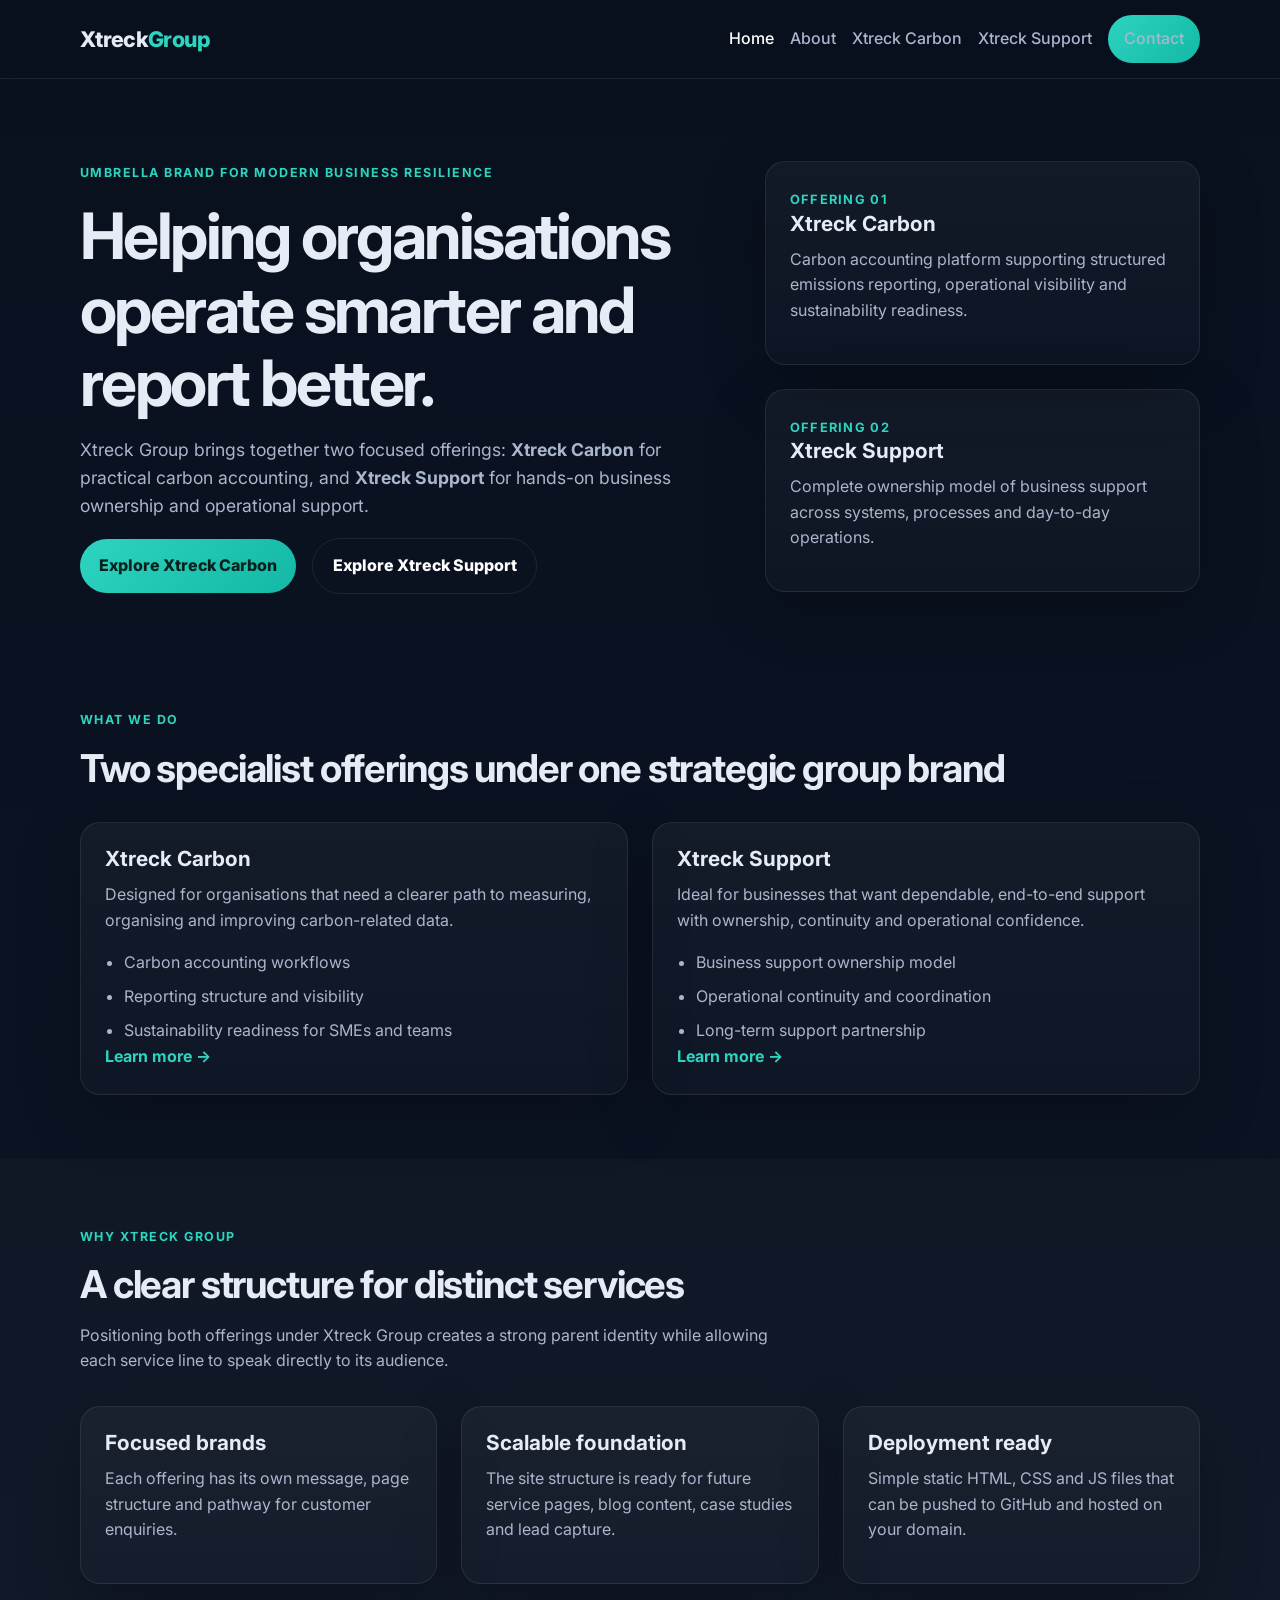
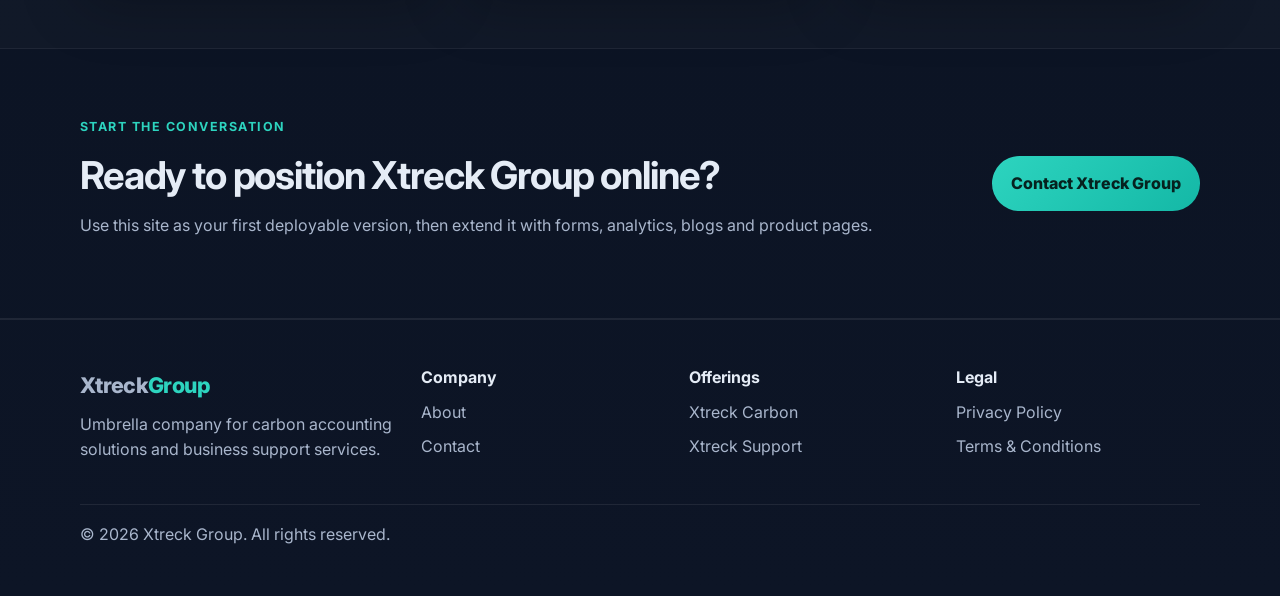
==== index.html @ dcf31a15 "Initial Commit" ====
<!DOCTYPE html>
<html lang="en">
<head>
  <meta charset="UTF-8" />
  <meta name="viewport" content="width=device-width, initial-scale=1.0" />
  <title>Xtreck Group | Sustainable Growth. Trusted Support.</title>
  <meta name="description" content="Xtreck Group is the umbrella brand behind Xtreck Carbon and Xtreck Support, helping organisations manage carbon reporting and business operations with confidence." />
  <link rel="preconnect" href="https://fonts.googleapis.com">
  <link rel="preconnect" href="https://fonts.gstatic.com" crossorigin>
  <link href="https://fonts.googleapis.com/css2?family=Inter:wght@400;500;600;700;800&display=swap" rel="stylesheet">
  <link rel="stylesheet" href="assets/css/style.css" />
</head>
<body>
  <header class="site-header">
    <div class="container nav-wrap">
      <a class="logo" href="index.html">Xtreck<span>Group</span></a>
      <button class="nav-toggle" aria-label="Open menu">☰</button>
      <nav class="site-nav">
        <a href="index.html" class="active">Home</a>
        <a href="about.html">About</a>
        <a href="xtreck-carbon.html">Xtreck Carbon</a>
        <a href="xtreck-support.html">Xtreck Support</a>
        <a href="contact.html" class="btn btn-sm">Contact</a>
      </nav>
    </div>
  </header>

  <main>
    <section class="hero">
      <div class="container hero-grid">
        <div>
          <p class="eyebrow">Umbrella brand for modern business resilience</p>
          <h1>Helping organisations operate smarter and report better.</h1>
          <p class="lead">Xtreck Group brings together two focused offerings: <strong>Xtreck Carbon</strong> for practical carbon accounting, and <strong>Xtreck Support</strong> for hands-on business ownership and operational support.</p>
          <div class="hero-actions">
            <a href="xtreck-carbon.html" class="btn">Explore Xtreck Carbon</a>
            <a href="xtreck-support.html" class="btn btn-secondary">Explore Xtreck Support</a>
          </div>
        </div>
        <div class="hero-card">
          <div class="metric-card">
            <span>Offering 01</span>
            <h3>Xtreck Carbon</h3>
            <p>Carbon accounting platform supporting structured emissions reporting, operational visibility and sustainability readiness.</p>
          </div>
          <div class="metric-card">
            <span>Offering 02</span>
            <h3>Xtreck Support</h3>
            <p>Complete ownership model of business support across systems, processes and day-to-day operations.</p>
          </div>
        </div>
      </div>
    </section>

    <section class="section">
      <div class="container">
        <div class="section-head">
          <p class="eyebrow">What we do</p>
          <h2>Two specialist offerings under one strategic group brand</h2>
        </div>
        <div class="cards two-up">
          <article class="card">
            <h3>Xtreck Carbon</h3>
            <p>Designed for organisations that need a clearer path to measuring, organising and improving carbon-related data.</p>
            <ul>
              <li>Carbon accounting workflows</li>
              <li>Reporting structure and visibility</li>
              <li>Sustainability readiness for SMEs and teams</li>
            </ul>
            <a href="xtreck-carbon.html" class="text-link">Learn more →</a>
          </article>
          <article class="card">
            <h3>Xtreck Support</h3>
            <p>Ideal for businesses that want dependable, end-to-end support with ownership, continuity and operational confidence.</p>
            <ul>
              <li>Business support ownership model</li>
              <li>Operational continuity and coordination</li>
              <li>Long-term support partnership</li>
            </ul>
            <a href="xtreck-support.html" class="text-link">Learn more →</a>
          </article>
        </div>
      </div>
    </section>

    <section class="section section-alt">
      <div class="container">
        <div class="section-head narrow">
          <p class="eyebrow">Why Xtreck Group</p>
          <h2>A clear structure for distinct services</h2>
          <p>Positioning both offerings under Xtreck Group creates a strong parent identity while allowing each service line to speak directly to its audience.</p>
        </div>
        <div class="cards three-up">
          <article class="card small-card">
            <h3>Focused brands</h3>
            <p>Each offering has its own message, page structure and pathway for customer enquiries.</p>
          </article>
          <article class="card small-card">
            <h3>Scalable foundation</h3>
            <p>The site structure is ready for future service pages, blog content, case studies and lead capture.</p>
          </article>
          <article class="card small-card">
            <h3>Deployment ready</h3>
            <p>Simple static HTML, CSS and JS files that can be pushed to GitHub and hosted on your domain.</p>
          </article>
        </div>
      </div>
    </section>

    <section class="section cta-band">
      <div class="container cta-wrap">
        <div>
          <p class="eyebrow">Start the conversation</p>
          <h2>Ready to position Xtreck Group online?</h2>
          <p>Use this site as your first deployable version, then extend it with forms, analytics, blogs and product pages.</p>
        </div>
        <a href="contact.html" class="btn">Contact Xtreck Group</a>
      </div>
    </section>
  </main>

  <footer class="site-footer">
    <div class="container footer-grid">
      <div>
        <a class="logo footer-logo" href="index.html">Xtreck<span>Group</span></a>
        <p>Umbrella company for carbon accounting solutions and business support services.</p>
      </div>
      <div>
        <h4>Company</h4>
        <a href="about.html">About</a>
        <a href="contact.html">Contact</a>
      </div>
      <div>
        <h4>Offerings</h4>
        <a href="xtreck-carbon.html">Xtreck Carbon</a>
        <a href="xtreck-support.html">Xtreck Support</a>
      </div>
      <div>
        <h4>Legal</h4>
        <a href="privacy.html">Privacy Policy</a>
        <a href="terms.html">Terms &amp; Conditions</a>
      </div>
    </div>
    <div class="container footer-bottom">
      <p>© 2026 Xtreck Group. All rights reserved.</p>
    </div>
  </footer>

  <script src="assets/js/main.js"></script>
</body>
</html>
---- assets/css/style.css ----
:root {
  --bg: #0b1120;
  --bg-soft: #101827;
  --panel: #111a2e;
  --panel-2: #16233d;
  --text: #e5ecf6;
  --muted: #a9b6cc;
  --line: rgba(255,255,255,0.08);
  --brand: #2dd4bf;
  --brand-dark: #14b8a6;
  --white: #ffffff;
  --shadow: 0 20px 60px rgba(0, 0, 0, 0.25);
  --radius: 20px;
}

* { box-sizing: border-box; }
html { scroll-behavior: smooth; }
body {
  margin: 0;
  font-family: 'Inter', sans-serif;
  background: linear-gradient(180deg, #09111f 0%, #0d1526 100%);
  color: var(--text);
  line-height: 1.6;
}

a { color: inherit; text-decoration: none; }
img { max-width: 100%; display: block; }

.container {
  width: min(1120px, calc(100% - 2rem));
  margin: 0 auto;
}

.narrow { max-width: 760px; }

.site-header {
  position: sticky;
  top: 0;
  z-index: 10;
  backdrop-filter: blur(14px);
  background: rgba(9, 17, 31, 0.8);
  border-bottom: 1px solid var(--line);
}

.nav-wrap {
  display: flex;
  align-items: center;
  justify-content: space-between;
  gap: 1rem;
  min-height: 78px;
}

.logo {
  font-size: 1.35rem;
  font-weight: 800;
  letter-spacing: -0.03em;
}

.logo span { color: var(--brand); }

.site-nav {
  display: flex;
  align-items: center;
  gap: 1rem;
}

.site-nav a {
  color: var(--muted);
  font-weight: 500;
}

.site-nav a:hover,
.site-nav a.active { color: var(--white); }

.nav-toggle {
  display: none;
  background: transparent;
  border: 1px solid var(--line);
  color: var(--white);
  border-radius: 10px;
  padding: 0.5rem 0.7rem;
}

.hero,
.page-hero {
  padding: 5rem 0 3rem;
}

.hero-grid {
  display: grid;
  grid-template-columns: 1.2fr 0.8fr;
  gap: 2rem;
  align-items: center;
}

.eyebrow {
  display: inline-block;
  margin: 0 0 1rem;
  color: var(--brand);
  text-transform: uppercase;
  letter-spacing: 0.12em;
  font-size: 0.78rem;
  font-weight: 700;
}

h1, h2, h3, h4 { line-height: 1.15; margin-top: 0; }
h1 { font-size: clamp(2.6rem, 5vw, 4.5rem); letter-spacing: -0.04em; margin-bottom: 1rem; }
h2 { font-size: clamp(1.8rem, 3vw, 2.8rem); letter-spacing: -0.03em; margin-bottom: 1rem; }
h3 { font-size: 1.3rem; margin-bottom: 0.7rem; }
p { margin-top: 0; color: var(--muted); }
.lead { font-size: 1.1rem; max-width: 62ch; }

.hero-card,
.cards,
.grid-2,
.footer-grid,
.cta-wrap { display: grid; gap: 1.5rem; }

.hero-card { grid-template-columns: 1fr; }
.metric-card,
.card {
  background: linear-gradient(180deg, rgba(255,255,255,0.04), rgba(255,255,255,0.02));
  border: 1px solid var(--line);
  border-radius: var(--radius);
  padding: 1.5rem;
  box-shadow: var(--shadow);
}

.metric-card span {
  color: var(--brand);
  font-size: 0.8rem;
  font-weight: 700;
  text-transform: uppercase;
  letter-spacing: 0.1em;
}

.section { padding: 4rem 0; }
.section-alt { background: rgba(255,255,255,0.02); }
.section-head { margin-bottom: 2rem; }
.section-head.narrow { max-width: 720px; }
.cards.two-up { grid-template-columns: repeat(2, minmax(0, 1fr)); }
.cards.three-up { grid-template-columns: repeat(3, minmax(0, 1fr)); }
.grid-2 { grid-template-columns: 1.1fr 0.9fr; align-items: start; }
.small-card { min-height: 100%; }
.soft-card { background: linear-gradient(180deg, rgba(45,212,191,0.08), rgba(255,255,255,0.03)); }
.form-card { padding: 2rem; }
.contact-side { margin-bottom: 1rem; }

ul { margin: 1rem 0 0; padding-left: 1.2rem; color: var(--muted); }
li + li { margin-top: 0.55rem; }

.hero-actions,
.cta-wrap {
  display: flex;
  flex-wrap: wrap;
  align-items: center;
  gap: 1rem;
}

.btn {
  display: inline-flex;
  align-items: center;
  justify-content: center;
  min-height: 48px;
  padding: 0.9rem 1.2rem;
  border-radius: 999px;
  background: linear-gradient(135deg, var(--brand), var(--brand-dark));
  color: #06221f;
  font-weight: 800;
  border: 0;
  cursor: pointer;
}

.btn:hover { transform: translateY(-1px); }
.btn-secondary {
  background: transparent;
  color: var(--white);
  border: 1px solid var(--line);
}
.btn-sm {
  min-height: 40px;
  padding: 0.7rem 1rem;
}

.text-link { color: var(--brand); font-weight: 700; }
.cta-band { border-top: 1px solid var(--line); border-bottom: 1px solid var(--line); }
.cta-wrap { justify-content: space-between; }

.contact-form {
  display: grid;
  gap: 1rem;
}

.contact-form label {
  display: grid;
  gap: 0.5rem;
  color: var(--white);
  font-weight: 600;
}

.contact-form input,
.contact-form select,
.contact-form textarea {
  width: 100%;
  border-radius: 14px;
  border: 1px solid var(--line);
  background: rgba(255,255,255,0.04);
  color: var(--white);
  padding: 0.9rem 1rem;
  font: inherit;
}

.form-note { font-size: 0.92rem; }
.legal-copy h2 { margin-top: 2rem; }

.site-footer {
  padding-top: 3rem;
  border-top: 1px solid var(--line);
}

.footer-grid {
  grid-template-columns: 1.3fr repeat(3, 1fr);
  padding-bottom: 2rem;
}

.footer-grid h4 {
  margin-bottom: 0.8rem;
  font-size: 1rem;
}

.footer-grid a,
.footer-grid p {
  display: block;
  color: var(--muted);
  margin-bottom: 0.55rem;
}

.footer-bottom {
  border-top: 1px solid var(--line);
  padding: 1.1rem 0 2rem;
}

.carbon-hero {
  background: radial-gradient(circle at top left, rgba(45,212,191,0.14), transparent 35%);
}

.support-hero {
  background: radial-gradient(circle at top right, rgba(96,165,250,0.12), transparent 35%);
}

@media (max-width: 900px) {
  .hero-grid,
  .cards.two-up,
  .cards.three-up,
  .grid-2,
  .footer-grid {
    grid-template-columns: 1fr;
  }

  .site-nav {
    position: absolute;
    left: 1rem;
    right: 1rem;
    top: 78px;
    display: none;
    flex-direction: column;
    align-items: stretch;
    padding: 1rem;
    background: rgba(9,17,31,0.98);
    border: 1px solid var(--line);
    border-radius: 18px;
  }

  .site-nav.open { display: flex; }
  .nav-toggle { display: inline-flex; }
}
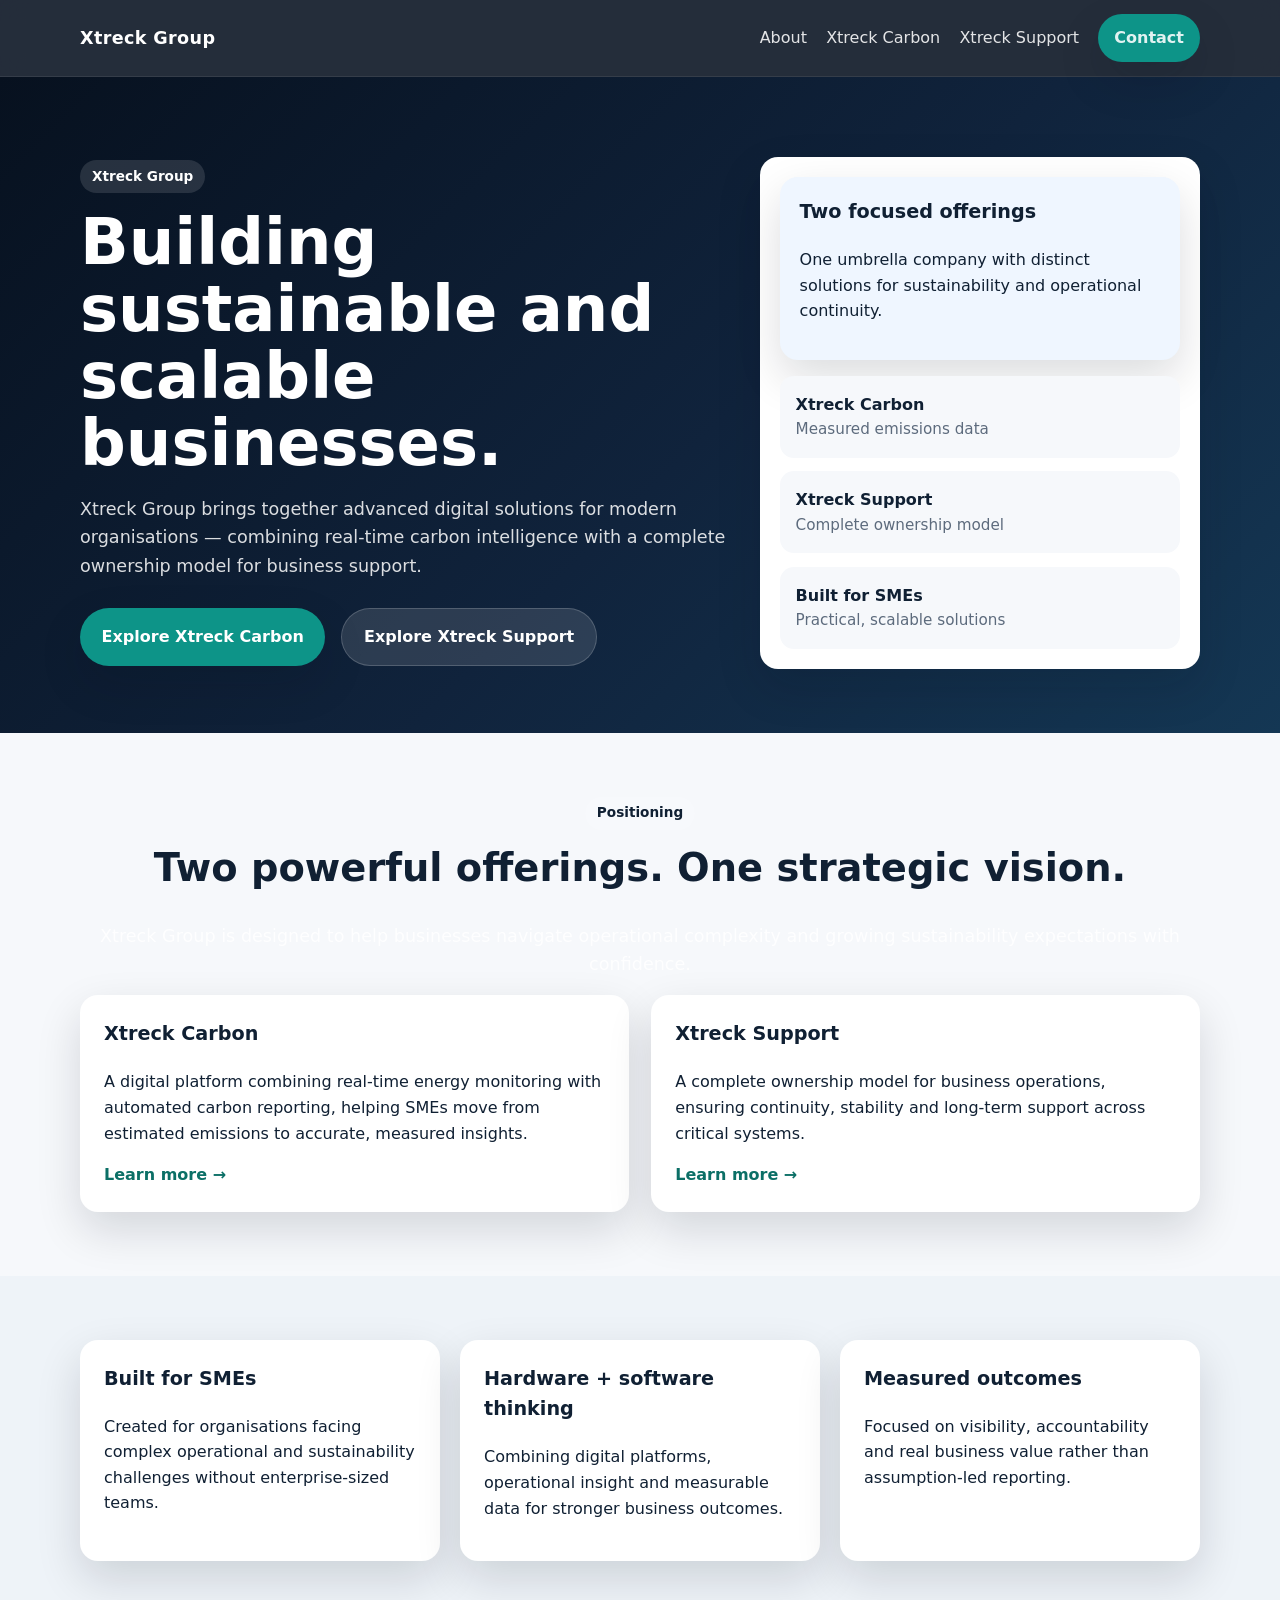
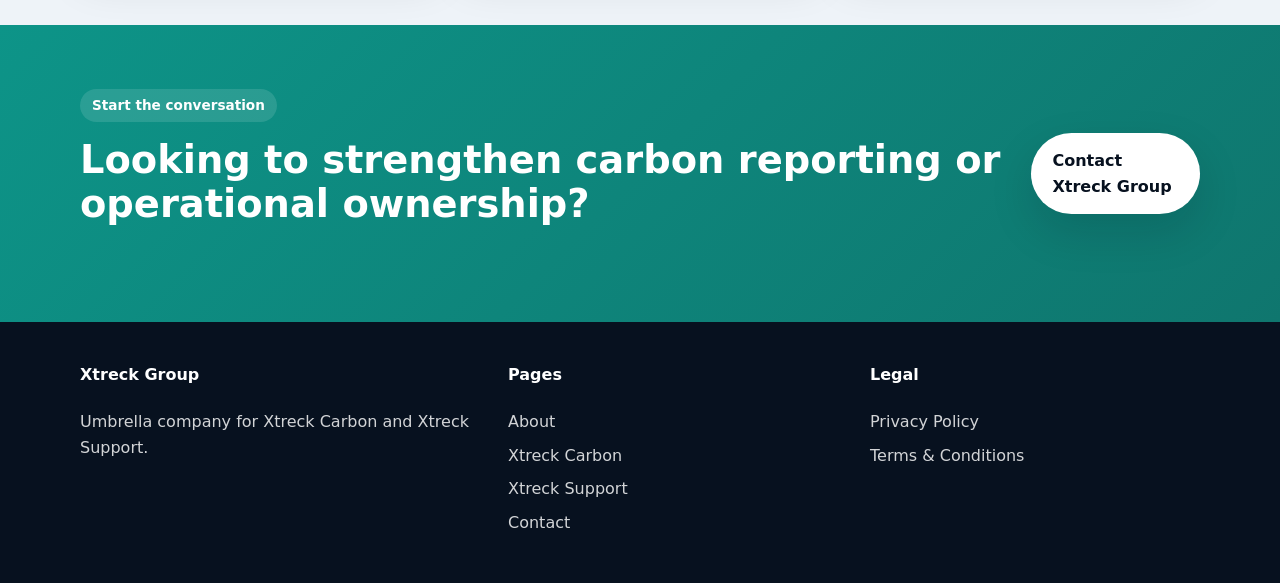
==== commit 2a83825f: "Specific to site" ====
--- a/index.html
+++ b/index.html
@@ -3,24 +3,20 @@
 <head>
   <meta charset="UTF-8" />
   <meta name="viewport" content="width=device-width, initial-scale=1.0" />
-  <title>Xtreck Group | Sustainable Growth. Trusted Support.</title>
-  <meta name="description" content="Xtreck Group is the umbrella brand behind Xtreck Carbon and Xtreck Support, helping organisations manage carbon reporting and business operations with confidence." />
-  <link rel="preconnect" href="https://fonts.googleapis.com">
-  <link rel="preconnect" href="https://fonts.gstatic.com" crossorigin>
-  <link href="https://fonts.googleapis.com/css2?family=Inter:wght@400;500;600;700;800&display=swap" rel="stylesheet">
+  <title>Xtreck Group | Sustainable Growth Through Carbon Intelligence & Business Ownership</title>
+  <meta name="description" content="Xtreck Group is an umbrella company behind Xtreck Carbon and Xtreck Support, helping businesses with real-time carbon intelligence and complete operational ownership." />
   <link rel="stylesheet" href="assets/css/style.css" />
 </head>
 <body>
   <header class="site-header">
     <div class="container nav-wrap">
-      <a class="logo" href="index.html">Xtreck<span>Group</span></a>
-      <button class="nav-toggle" aria-label="Open menu">☰</button>
+      <a class="logo" href="index.html">Xtreck Group</a>
+      <button class="nav-toggle" aria-label="Open navigation">☰</button>
       <nav class="site-nav">
-        <a href="index.html" class="active">Home</a>
         <a href="about.html">About</a>
         <a href="xtreck-carbon.html">Xtreck Carbon</a>
         <a href="xtreck-support.html">Xtreck Support</a>
-        <a href="contact.html" class="btn btn-sm">Contact</a>
+        <a href="contact.html" class="btn btn-small">Contact</a>
       </nav>
     </div>
   </header>
@@ -29,92 +25,72 @@
     <section class="hero">
       <div class="container hero-grid">
         <div>
-          <p class="eyebrow">Umbrella brand for modern business resilience</p>
-          <h1>Helping organisations operate smarter and report better.</h1>
-          <p class="lead">Xtreck Group brings together two focused offerings: <strong>Xtreck Carbon</strong> for practical carbon accounting, and <strong>Xtreck Support</strong> for hands-on business ownership and operational support.</p>
+          <span class="eyebrow">Xtreck Group</span>
+          <h1>Building sustainable and scalable businesses.</h1>
+          <p class="lead">Xtreck Group brings together advanced digital solutions for modern organisations — combining real-time carbon intelligence with a complete ownership model for business support.</p>
           <div class="hero-actions">
             <a href="xtreck-carbon.html" class="btn">Explore Xtreck Carbon</a>
             <a href="xtreck-support.html" class="btn btn-secondary">Explore Xtreck Support</a>
           </div>
         </div>
         <div class="hero-card">
-          <div class="metric-card">
-            <span>Offering 01</span>
-            <h3>Xtreck Carbon</h3>
-            <p>Carbon accounting platform supporting structured emissions reporting, operational visibility and sustainability readiness.</p>
+          <div class="stat-card">
+            <h3>Two focused offerings</h3>
+            <p>One umbrella company with distinct solutions for sustainability and operational continuity.</p>
           </div>
-          <div class="metric-card">
-            <span>Offering 02</span>
-            <h3>Xtreck Support</h3>
-            <p>Complete ownership model of business support across systems, processes and day-to-day operations.</p>
+          <div class="feature-list compact">
+            <div><strong>Xtreck Carbon</strong><span>Measured emissions data</span></div>
+            <div><strong>Xtreck Support</strong><span>Complete ownership model</span></div>
+            <div><strong>Built for SMEs</strong><span>Practical, scalable solutions</span></div>
           </div>
         </div>
       </div>
     </section>
 
     <section class="section">
-      <div class="container">
-        <div class="section-head">
-          <p class="eyebrow">What we do</p>
-          <h2>Two specialist offerings under one strategic group brand</h2>
-        </div>
-        <div class="cards two-up">
-          <article class="card">
-            <h3>Xtreck Carbon</h3>
-            <p>Designed for organisations that need a clearer path to measuring, organising and improving carbon-related data.</p>
-            <ul>
-              <li>Carbon accounting workflows</li>
-              <li>Reporting structure and visibility</li>
-              <li>Sustainability readiness for SMEs and teams</li>
-            </ul>
-            <a href="xtreck-carbon.html" class="text-link">Learn more →</a>
-          </article>
-          <article class="card">
-            <h3>Xtreck Support</h3>
-            <p>Ideal for businesses that want dependable, end-to-end support with ownership, continuity and operational confidence.</p>
-            <ul>
-              <li>Business support ownership model</li>
-              <li>Operational continuity and coordination</li>
-              <li>Long-term support partnership</li>
-            </ul>
-            <a href="xtreck-support.html" class="text-link">Learn more →</a>
-          </article>
-        </div>
+      <div class="container centered">
+        <span class="eyebrow">Positioning</span>
+        <h2>Two powerful offerings. One strategic vision.</h2>
+        <p class="section-intro">Xtreck Group is designed to help businesses navigate operational complexity and growing sustainability expectations with confidence.</p>
+      </div>
+      <div class="container cards two-up">
+        <article class="card">
+          <h3>Xtreck Carbon</h3>
+          <p>A digital platform combining real-time energy monitoring with automated carbon reporting, helping SMEs move from estimated emissions to accurate, measured insights.</p>
+          <a href="xtreck-carbon.html" class="text-link">Learn more →</a>
+        </article>
+        <article class="card">
+          <h3>Xtreck Support</h3>
+          <p>A complete ownership model for business operations, ensuring continuity, stability and long-term support across critical systems.</p>
+          <a href="xtreck-support.html" class="text-link">Learn more →</a>
+        </article>
       </div>
     </section>
 
-    <section class="section section-alt">
-      <div class="container">
-        <div class="section-head narrow">
-          <p class="eyebrow">Why Xtreck Group</p>
-          <h2>A clear structure for distinct services</h2>
-          <p>Positioning both offerings under Xtreck Group creates a strong parent identity while allowing each service line to speak directly to its audience.</p>
+    <section class="section alt">
+      <div class="container grid-3">
+        <div class="mini-card">
+          <h3>Built for SMEs</h3>
+          <p>Created for organisations facing complex operational and sustainability challenges without enterprise-sized teams.</p>
         </div>
-        <div class="cards three-up">
-          <article class="card small-card">
-            <h3>Focused brands</h3>
-            <p>Each offering has its own message, page structure and pathway for customer enquiries.</p>
-          </article>
-          <article class="card small-card">
-            <h3>Scalable foundation</h3>
-            <p>The site structure is ready for future service pages, blog content, case studies and lead capture.</p>
-          </article>
-          <article class="card small-card">
-            <h3>Deployment ready</h3>
-            <p>Simple static HTML, CSS and JS files that can be pushed to GitHub and hosted on your domain.</p>
-          </article>
+        <div class="mini-card">
+          <h3>Hardware + software thinking</h3>
+          <p>Combining digital platforms, operational insight and measurable data for stronger business outcomes.</p>
+        </div>
+        <div class="mini-card">
+          <h3>Measured outcomes</h3>
+          <p>Focused on visibility, accountability and real business value rather than assumption-led reporting.</p>
         </div>
       </div>
     </section>
 
     <section class="section cta-band">
-      <div class="container cta-wrap">
+      <div class="container cta-band-inner">
         <div>
-          <p class="eyebrow">Start the conversation</p>
-          <h2>Ready to position Xtreck Group online?</h2>
-          <p>Use this site as your first deployable version, then extend it with forms, analytics, blogs and product pages.</p>
+          <span class="eyebrow">Start the conversation</span>
+          <h2>Looking to strengthen carbon reporting or operational ownership?</h2>
         </div>
-        <a href="contact.html" class="btn">Contact Xtreck Group</a>
+        <a href="contact.html" class="btn btn-light">Contact Xtreck Group</a>
       </div>
     </section>
   </main>
@@ -122,27 +98,25 @@
   <footer class="site-footer">
     <div class="container footer-grid">
       <div>
-        <a class="logo footer-logo" href="index.html">Xtreck<span>Group</span></a>
-        <p>Umbrella company for carbon accounting solutions and business support services.</p>
+        <h4>Xtreck Group</h4>
+        <p>Umbrella company for Xtreck Carbon and Xtreck Support.</p>
       </div>
       <div>
-        <h4>Company</h4>
-        <a href="about.html">About</a>
-        <a href="contact.html">Contact</a>
-      </div>
-      <div>
-        <h4>Offerings</h4>
-        <a href="xtreck-carbon.html">Xtreck Carbon</a>
-        <a href="xtreck-support.html">Xtreck Support</a>
+        <h4>Pages</h4>
+        <ul>
+          <li><a href="about.html">About</a></li>
+          <li><a href="xtreck-carbon.html">Xtreck Carbon</a></li>
+          <li><a href="xtreck-support.html">Xtreck Support</a></li>
+          <li><a href="contact.html">Contact</a></li>
+        </ul>
       </div>
       <div>
         <h4>Legal</h4>
-        <a href="privacy.html">Privacy Policy</a>
-        <a href="terms.html">Terms &amp; Conditions</a>
+        <ul>
+          <li><a href="privacy.html">Privacy Policy</a></li>
+          <li><a href="terms.html">Terms &amp; Conditions</a></li>
+        </ul>
       </div>
-    </div>
-    <div class="container footer-bottom">
-      <p>© 2026 Xtreck Group. All rights reserved.</p>
     </div>
   </footer>
 
--- a/assets/css/style.css
+++ b/assets/css/style.css
@@ -1,276 +1,110 @@
 :root {
-  --bg: #0b1120;
-  --bg-soft: #101827;
-  --panel: #111a2e;
-  --panel-2: #16233d;
-  --text: #e5ecf6;
-  --muted: #a9b6cc;
-  --line: rgba(255,255,255,0.08);
-  --brand: #2dd4bf;
-  --brand-dark: #14b8a6;
+  --bg: #07111f;
+  --bg-soft: #0f1b2d;
+  --card: #ffffff;
+  --text: #102033;
+  --muted: #5d6b7d;
+  --line: #dbe3ec;
+  --brand: #0d9488;
+  --brand-dark: #0b6f66;
+  --accent: #163252;
   --white: #ffffff;
-  --shadow: 0 20px 60px rgba(0, 0, 0, 0.25);
-  --radius: 20px;
+  --shadow: 0 18px 45px rgba(7, 17, 31, 0.14);
+  --radius: 18px;
+  --container: 1120px;
 }
-
 * { box-sizing: border-box; }
 html { scroll-behavior: smooth; }
 body {
   margin: 0;
-  font-family: 'Inter', sans-serif;
-  background: linear-gradient(180deg, #09111f 0%, #0d1526 100%);
+  font-family: Inter, ui-sans-serif, system-ui, -apple-system, BlinkMacSystemFont, "Segoe UI", sans-serif;
   color: var(--text);
+  background: #f6f8fb;
   line-height: 1.6;
 }
-
 a { color: inherit; text-decoration: none; }
-img { max-width: 100%; display: block; }
-
-.container {
-  width: min(1120px, calc(100% - 2rem));
-  margin: 0 auto;
+.container { width: min(var(--container), calc(100% - 2rem)); margin: 0 auto; }
+.narrow { max-width: 780px; }
+.centered { text-align: center; }
+.site-header {
+  position: sticky; top: 0; z-index: 50;
+  backdrop-filter: blur(12px);
+  background: rgba(7, 17, 31, 0.88);
+  border-bottom: 1px solid rgba(255,255,255,0.08);
 }
-
-.narrow { max-width: 760px; }
-
-.site-header {
-  position: sticky;
-  top: 0;
-  z-index: 10;
-  backdrop-filter: blur(14px);
-  background: rgba(9, 17, 31, 0.8);
-  border-bottom: 1px solid var(--line);
+.nav-wrap { display: flex; align-items: center; justify-content: space-between; min-height: 76px; }
+.logo { color: var(--white); font-weight: 800; font-size: 1.1rem; letter-spacing: 0.02em; }
+.site-nav { display: flex; gap: 1.2rem; align-items: center; }
+.site-nav a { color: rgba(255,255,255,0.88); }
+.nav-toggle { display: none; background: none; border: 0; color: white; font-size: 1.5rem; }
+.hero, .page-hero {
+  background: linear-gradient(135deg, #07111f 0%, #10233c 55%, #143754 100%);
+  color: var(--white);
 }
-
-.nav-wrap {
-  display: flex;
-  align-items: center;
-  justify-content: space-between;
-  gap: 1rem;
-  min-height: 78px;
+.hero { padding: 5rem 0 4rem; }
+.page-hero { padding: 4.5rem 0 3rem; }
+.accent-carbon { background: linear-gradient(135deg, #07111f 0%, #10334a 52%, #0d9488 100%); }
+.accent-support { background: linear-gradient(135deg, #07111f 0%, #1a2740 52%, #38537b 100%); }
+.hero-grid { display: grid; grid-template-columns: 1.25fr 0.85fr; gap: 2rem; align-items: center; }
+.eyebrow {
+  display: inline-block; margin-bottom: 1rem; padding: 0.35rem 0.75rem;
+  border-radius: 999px; background: rgba(255,255,255,0.12); font-size: 0.85rem; font-weight: 700;
 }
-
-.logo {
-  font-size: 1.35rem;
-  font-weight: 800;
-  letter-spacing: -0.03em;
+h1 { margin: 0 0 1rem; font-size: clamp(2.2rem, 5vw, 4rem); line-height: 1.05; }
+h2 { margin-top: 0; font-size: clamp(1.8rem, 3vw, 2.5rem); line-height: 1.15; }
+h3 { margin-top: 0; font-size: 1.2rem; }
+.lead, .section-intro { font-size: 1.1rem; color: rgba(255,255,255,0.85); }
+.page-hero p { color: rgba(255,255,255,0.88); font-size: 1.1rem; }
+.hero-actions { display: flex; flex-wrap: wrap; gap: 1rem; margin-top: 1.75rem; }
+.btn {
+  display: inline-flex; align-items: center; justify-content: center;
+  padding: 0.95rem 1.35rem; border-radius: 999px; border: 0;
+  background: var(--brand); color: var(--white); font-weight: 700; box-shadow: var(--shadow);
 }
-
-.logo span { color: var(--brand); }
-
-.site-nav {
-  display: flex;
-  align-items: center;
-  gap: 1rem;
+.btn:hover { background: var(--brand-dark); }
+.btn-secondary { background: rgba(255,255,255,0.12); color: var(--white); box-shadow: none; border: 1px solid rgba(255,255,255,0.18); }
+.btn-light { background: var(--white); color: var(--bg); }
+.btn-small { padding: 0.7rem 1rem; }
+.hero-card, .card, .mini-card, .stat-card {
+  background: var(--card); color: var(--text); border-radius: var(--radius); box-shadow: var(--shadow);
 }
-
-.site-nav a {
-  color: var(--muted);
-  font-weight: 500;
+.hero-card { padding: 1.25rem; }
+.stat-card { padding: 1.25rem; margin-bottom: 1rem; background: #eff6ff; }
+.feature-list.compact { display: grid; gap: 0.85rem; }
+.feature-list.compact div { padding: 1rem; border-radius: 14px; background: #f6f8fb; }
+.feature-list span { display: block; color: var(--muted); font-size: 0.95rem; }
+.section { padding: 4rem 0; }
+.section.alt { background: #eef3f8; }
+.cards { display: grid; gap: 1.4rem; }
+.two-up { grid-template-columns: repeat(2, minmax(0, 1fr)); }
+.grid-3 { display: grid; grid-template-columns: repeat(3, minmax(0, 1fr)); gap: 1.25rem; }
+.grid-4 { grid-template-columns: repeat(4, minmax(0, 1fr)); }
+.card, .mini-card { padding: 1.5rem; }
+.soft { background: #f8fbff; }
+.text-link { color: var(--brand-dark); font-weight: 700; }
+.content-grid { align-items: start; }
+.two-col { display: grid; grid-template-columns: repeat(2, minmax(0, 1fr)); gap: 2rem; }
+.tick-list { padding-left: 1.1rem; }
+.tick-list li { margin-bottom: 0.7rem; }
+.cta-band { background: linear-gradient(135deg, #0d9488 0%, #0f766e 100%); color: white; }
+.cta-band-inner { display: flex; justify-content: space-between; gap: 1rem; align-items: center; }
+.contact-form { display: grid; gap: 0.7rem; }
+.contact-form input, .contact-form textarea {
+  width: 100%; padding: 0.95rem 1rem; border: 1px solid var(--line); border-radius: 14px; font: inherit;
 }
-
-.site-nav a:hover,
-.site-nav a.active { color: var(--white); }
-
-.nav-toggle {
-  display: none;
-  background: transparent;
-  border: 1px solid var(--line);
-  color: var(--white);
-  border-radius: 10px;
-  padding: 0.5rem 0.7rem;
-}
-
-.hero,
-.page-hero {
-  padding: 5rem 0 3rem;
-}
-
-.hero-grid {
-  display: grid;
-  grid-template-columns: 1.2fr 0.8fr;
-  gap: 2rem;
-  align-items: center;
-}
-
-.eyebrow {
-  display: inline-block;
-  margin: 0 0 1rem;
-  color: var(--brand);
-  text-transform: uppercase;
-  letter-spacing: 0.12em;
-  font-size: 0.78rem;
-  font-weight: 700;
-}
-
-h1, h2, h3, h4 { line-height: 1.15; margin-top: 0; }
-h1 { font-size: clamp(2.6rem, 5vw, 4.5rem); letter-spacing: -0.04em; margin-bottom: 1rem; }
-h2 { font-size: clamp(1.8rem, 3vw, 2.8rem); letter-spacing: -0.03em; margin-bottom: 1rem; }
-h3 { font-size: 1.3rem; margin-bottom: 0.7rem; }
-p { margin-top: 0; color: var(--muted); }
-.lead { font-size: 1.1rem; max-width: 62ch; }
-
-.hero-card,
-.cards,
-.grid-2,
-.footer-grid,
-.cta-wrap { display: grid; gap: 1.5rem; }
-
-.hero-card { grid-template-columns: 1fr; }
-.metric-card,
-.card {
-  background: linear-gradient(180deg, rgba(255,255,255,0.04), rgba(255,255,255,0.02));
-  border: 1px solid var(--line);
-  border-radius: var(--radius);
-  padding: 1.5rem;
-  box-shadow: var(--shadow);
-}
-
-.metric-card span {
-  color: var(--brand);
-  font-size: 0.8rem;
-  font-weight: 700;
-  text-transform: uppercase;
-  letter-spacing: 0.1em;
-}
-
-.section { padding: 4rem 0; }
-.section-alt { background: rgba(255,255,255,0.02); }
-.section-head { margin-bottom: 2rem; }
-.section-head.narrow { max-width: 720px; }
-.cards.two-up { grid-template-columns: repeat(2, minmax(0, 1fr)); }
-.cards.three-up { grid-template-columns: repeat(3, minmax(0, 1fr)); }
-.grid-2 { grid-template-columns: 1.1fr 0.9fr; align-items: start; }
-.small-card { min-height: 100%; }
-.soft-card { background: linear-gradient(180deg, rgba(45,212,191,0.08), rgba(255,255,255,0.03)); }
-.form-card { padding: 2rem; }
-.contact-side { margin-bottom: 1rem; }
-
-ul { margin: 1rem 0 0; padding-left: 1.2rem; color: var(--muted); }
-li + li { margin-top: 0.55rem; }
-
-.hero-actions,
-.cta-wrap {
-  display: flex;
-  flex-wrap: wrap;
-  align-items: center;
-  gap: 1rem;
-}
-
-.btn {
-  display: inline-flex;
-  align-items: center;
-  justify-content: center;
-  min-height: 48px;
-  padding: 0.9rem 1.2rem;
-  border-radius: 999px;
-  background: linear-gradient(135deg, var(--brand), var(--brand-dark));
-  color: #06221f;
-  font-weight: 800;
-  border: 0;
-  cursor: pointer;
-}
-
-.btn:hover { transform: translateY(-1px); }
-.btn-secondary {
-  background: transparent;
-  color: var(--white);
-  border: 1px solid var(--line);
-}
-.btn-sm {
-  min-height: 40px;
-  padding: 0.7rem 1rem;
-}
-
-.text-link { color: var(--brand); font-weight: 700; }
-.cta-band { border-top: 1px solid var(--line); border-bottom: 1px solid var(--line); }
-.cta-wrap { justify-content: space-between; }
-
-.contact-form {
-  display: grid;
-  gap: 1rem;
-}
-
-.contact-form label {
-  display: grid;
-  gap: 0.5rem;
-  color: var(--white);
-  font-weight: 600;
-}
-
-.contact-form input,
-.contact-form select,
-.contact-form textarea {
-  width: 100%;
-  border-radius: 14px;
-  border: 1px solid var(--line);
-  background: rgba(255,255,255,0.04);
-  color: var(--white);
-  padding: 0.9rem 1rem;
-  font: inherit;
-}
-
-.form-note { font-size: 0.92rem; }
-.legal-copy h2 { margin-top: 2rem; }
-
-.site-footer {
-  padding-top: 3rem;
-  border-top: 1px solid var(--line);
-}
-
-.footer-grid {
-  grid-template-columns: 1.3fr repeat(3, 1fr);
-  padding-bottom: 2rem;
-}
-
-.footer-grid h4 {
-  margin-bottom: 0.8rem;
-  font-size: 1rem;
-}
-
-.footer-grid a,
-.footer-grid p {
-  display: block;
-  color: var(--muted);
-  margin-bottom: 0.55rem;
-}
-
-.footer-bottom {
-  border-top: 1px solid var(--line);
-  padding: 1.1rem 0 2rem;
-}
-
-.carbon-hero {
-  background: radial-gradient(circle at top left, rgba(45,212,191,0.14), transparent 35%);
-}
-
-.support-hero {
-  background: radial-gradient(circle at top right, rgba(96,165,250,0.12), transparent 35%);
-}
+.form-note { color: var(--muted); font-size: 0.95rem; }
+.site-footer { background: var(--bg); color: rgba(255,255,255,0.82); padding: 2.5rem 0; }
+.footer-grid { display: grid; grid-template-columns: 1.2fr 1fr 1fr; gap: 2rem; }
+.site-footer h4 { color: white; margin-top: 0; }
+.site-footer ul { list-style: none; padding: 0; margin: 0; }
+.site-footer li { margin-bottom: 0.5rem; }
 
 @media (max-width: 900px) {
-  .hero-grid,
-  .cards.two-up,
-  .cards.three-up,
-  .grid-2,
-  .footer-grid {
-    grid-template-columns: 1fr;
+  .hero-grid, .two-up, .two-col, .grid-3, .grid-4, .footer-grid, .cta-band-inner { grid-template-columns: 1fr; display: grid; }
+  .site-nav {
+    display: none; position: absolute; top: 76px; right: 1rem; left: 1rem; padding: 1rem;
+    background: #0d1727; border-radius: 16px; border: 1px solid rgba(255,255,255,0.08); flex-direction: column; align-items: flex-start;
   }
-
-  .site-nav {
-    position: absolute;
-    left: 1rem;
-    right: 1rem;
-    top: 78px;
-    display: none;
-    flex-direction: column;
-    align-items: stretch;
-    padding: 1rem;
-    background: rgba(9,17,31,0.98);
-    border: 1px solid var(--line);
-    border-radius: 18px;
-  }
-
   .site-nav.open { display: flex; }
-  .nav-toggle { display: inline-flex; }
+  .nav-toggle { display: block; }
 }
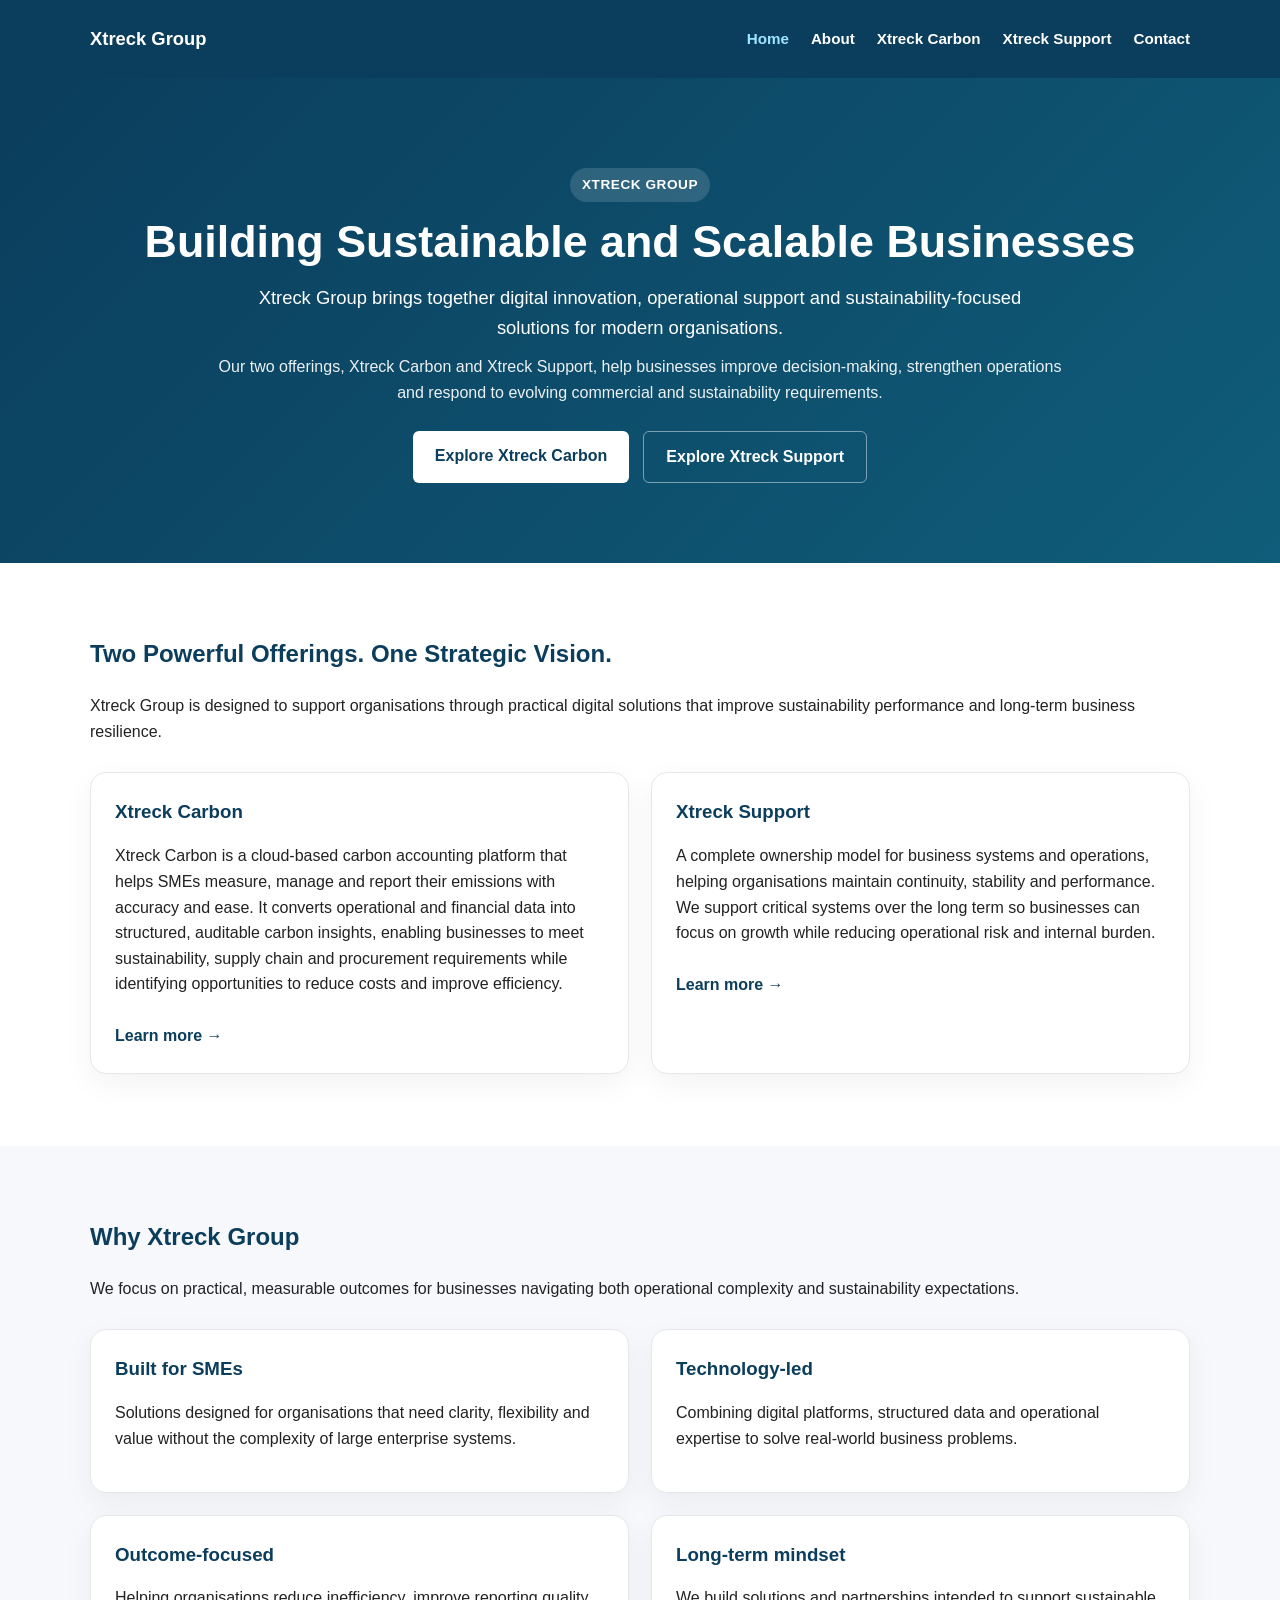
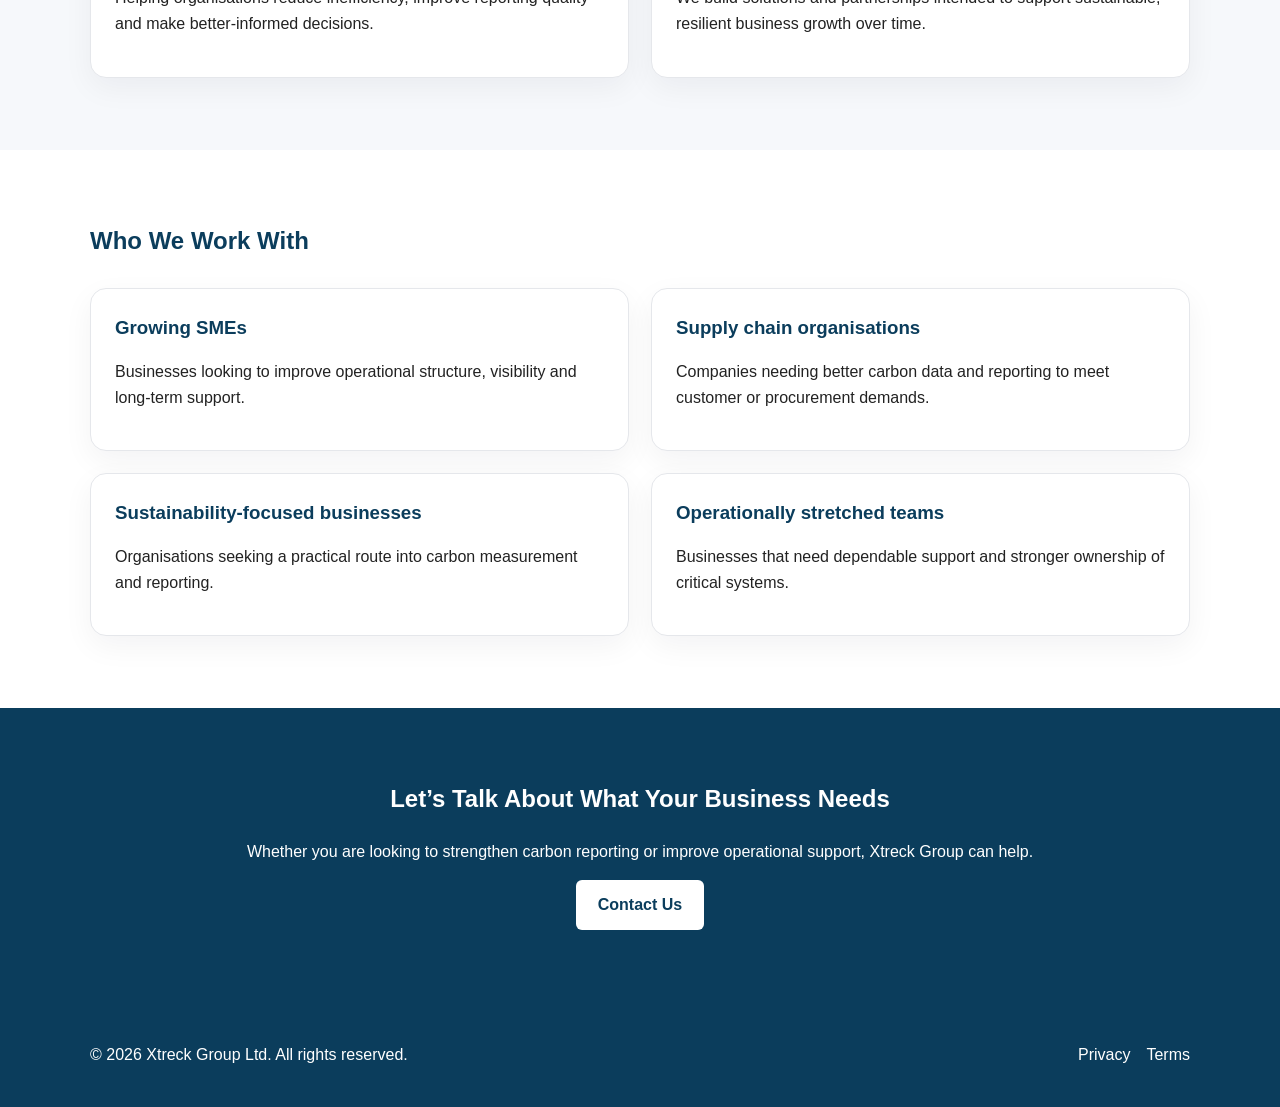
==== commit 56196900: "Basic pages" ====
--- a/index.html
+++ b/index.html
@@ -3,123 +3,186 @@
 <head>
   <meta charset="UTF-8" />
   <meta name="viewport" content="width=device-width, initial-scale=1.0" />
-  <title>Xtreck Group | Sustainable Growth Through Carbon Intelligence & Business Ownership</title>
-  <meta name="description" content="Xtreck Group is an umbrella company behind Xtreck Carbon and Xtreck Support, helping businesses with real-time carbon intelligence and complete operational ownership." />
+  <title>Xtreck Group | Sustainable Digital Solutions</title>
+  <meta
+          name="description"
+          content="Xtreck Group brings together Xtreck Carbon and Xtreck Support to help organisations improve sustainability performance and strengthen business operations."
+  />
   <link rel="stylesheet" href="assets/css/style.css" />
 </head>
 <body>
-  <header class="site-header">
-    <div class="container nav-wrap">
-      <a class="logo" href="index.html">Xtreck Group</a>
-      <button class="nav-toggle" aria-label="Open navigation">☰</button>
-      <nav class="site-nav">
-        <a href="about.html">About</a>
-        <a href="xtreck-carbon.html">Xtreck Carbon</a>
-        <a href="xtreck-support.html">Xtreck Support</a>
-        <a href="contact.html" class="btn btn-small">Contact</a>
-      </nav>
+<header class="site-header">
+  <div class="container header-inner">
+    <a href="index.html" class="logo">Xtreck Group</a>
+
+    <button class="nav-toggle" aria-label="Toggle navigation">☰</button>
+
+    <nav class="site-nav">
+      <a href="index.html" class="active">Home</a>
+      <a href="about.html">About</a>
+      <a href="xtreck-carbon.html">Xtreck Carbon</a>
+      <a href="xtreck-support.html">Xtreck Support</a>
+      <a href="contact.html">Contact</a>
+    </nav>
+  </div>
+</header>
+
+<main>
+  <section class="hero hero-home">
+    <div class="container">
+      <span class="eyebrow">Xtreck Group</span>
+      <h1>Building Sustainable and Scalable Businesses</h1>
+      <p class="hero-text">
+        Xtreck Group brings together digital innovation, operational support and
+        sustainability-focused solutions for modern organisations.
+      </p>
+      <p class="hero-subtext">
+        Our two offerings, Xtreck Carbon and Xtreck Support, help businesses improve
+        decision-making, strengthen operations and respond to evolving commercial
+        and sustainability requirements.
+      </p>
+      <div class="hero-actions">
+        <a class="btn btn-primary" href="xtreck-carbon.html">Explore Xtreck Carbon</a>
+        <a class="btn btn-secondary" href="xtreck-support.html">Explore Xtreck Support</a>
+      </div>
     </div>
-  </header>
+  </section>
 
-  <main>
-    <section class="hero">
-      <div class="container hero-grid">
-        <div>
-          <span class="eyebrow">Xtreck Group</span>
-          <h1>Building sustainable and scalable businesses.</h1>
-          <p class="lead">Xtreck Group brings together advanced digital solutions for modern organisations — combining real-time carbon intelligence with a complete ownership model for business support.</p>
-          <div class="hero-actions">
-            <a href="xtreck-carbon.html" class="btn">Explore Xtreck Carbon</a>
-            <a href="xtreck-support.html" class="btn btn-secondary">Explore Xtreck Support</a>
-          </div>
+  <section class="section">
+    <div class="container">
+      <div class="section-heading">
+        <h2>Two Powerful Offerings. One Strategic Vision.</h2>
+        <p>
+          Xtreck Group is designed to support organisations through practical digital
+          solutions that improve sustainability performance and long-term business resilience.
+        </p>
+      </div>
+
+      <div class="feature-grid">
+        <div class="feature-card">
+          <h3>Xtreck Carbon</h3>
+          <p>
+            Xtreck Carbon is a cloud-based carbon accounting platform that helps SMEs measure, manage and report their emissions with accuracy and ease.
+            It converts operational and financial data into structured,
+            auditable carbon insights, enabling businesses to meet sustainability, supply chain and procurement requirements while identifying opportunities to reduce costs and improve efficiency.
+          </p>
+          <a class="text-link" href="xtreck-carbon.html">Learn more →</a>
         </div>
-        <div class="hero-card">
-          <div class="stat-card">
-            <h3>Two focused offerings</h3>
-            <p>One umbrella company with distinct solutions for sustainability and operational continuity.</p>
-          </div>
-          <div class="feature-list compact">
-            <div><strong>Xtreck Carbon</strong><span>Measured emissions data</span></div>
-            <div><strong>Xtreck Support</strong><span>Complete ownership model</span></div>
-            <div><strong>Built for SMEs</strong><span>Practical, scalable solutions</span></div>
-          </div>
+
+        <div class="feature-card">
+          <h3>Xtreck Support</h3>
+          <p>
+            A complete ownership model for business systems and operations, helping
+            organisations maintain continuity, stability and performance.
+            We support critical systems over the long term so businesses can focus on growth
+            while reducing operational risk and internal burden.
+          </p>
+          <a class="text-link" href="xtreck-support.html">Learn more →</a>
         </div>
       </div>
-    </section>
+    </div>
+  </section>
 
-    <section class="section">
-      <div class="container centered">
-        <span class="eyebrow">Positioning</span>
-        <h2>Two powerful offerings. One strategic vision.</h2>
-        <p class="section-intro">Xtreck Group is designed to help businesses navigate operational complexity and growing sustainability expectations with confidence.</p>
+  <section class="section alt-section">
+    <div class="container">
+      <div class="section-heading">
+        <h2>Why Xtreck Group</h2>
+        <p>
+          We focus on practical, measurable outcomes for businesses navigating both
+          operational complexity and sustainability expectations.
+        </p>
       </div>
-      <div class="container cards two-up">
-        <article class="card">
-          <h3>Xtreck Carbon</h3>
-          <p>A digital platform combining real-time energy monitoring with automated carbon reporting, helping SMEs move from estimated emissions to accurate, measured insights.</p>
-          <a href="xtreck-carbon.html" class="text-link">Learn more →</a>
-        </article>
-        <article class="card">
-          <h3>Xtreck Support</h3>
-          <p>A complete ownership model for business operations, ensuring continuity, stability and long-term support across critical systems.</p>
-          <a href="xtreck-support.html" class="text-link">Learn more →</a>
-        </article>
-      </div>
-    </section>
 
-    <section class="section alt">
-      <div class="container grid-3">
-        <div class="mini-card">
+      <div class="feature-grid">
+        <div class="feature-card">
           <h3>Built for SMEs</h3>
-          <p>Created for organisations facing complex operational and sustainability challenges without enterprise-sized teams.</p>
+          <p>
+            Solutions designed for organisations that need clarity, flexibility and value
+            without the complexity of large enterprise systems.
+          </p>
         </div>
-        <div class="mini-card">
-          <h3>Hardware + software thinking</h3>
-          <p>Combining digital platforms, operational insight and measurable data for stronger business outcomes.</p>
+        <div class="feature-card">
+          <h3>Technology-led</h3>
+          <p>
+            Combining digital platforms, structured data and operational expertise to solve
+            real-world business problems.
+          </p>
         </div>
-        <div class="mini-card">
-          <h3>Measured outcomes</h3>
-          <p>Focused on visibility, accountability and real business value rather than assumption-led reporting.</p>
+        <div class="feature-card">
+          <h3>Outcome-focused</h3>
+          <p>
+            Helping organisations reduce inefficiency, improve reporting quality and make
+            better-informed decisions.
+          </p>
+        </div>
+        <div class="feature-card">
+          <h3>Long-term mindset</h3>
+          <p>
+            We build solutions and partnerships intended to support sustainable, resilient
+            business growth over time.
+          </p>
         </div>
       </div>
-    </section>
+    </div>
+  </section>
 
-    <section class="section cta-band">
-      <div class="container cta-band-inner">
-        <div>
-          <span class="eyebrow">Start the conversation</span>
-          <h2>Looking to strengthen carbon reporting or operational ownership?</h2>
+  <section class="section">
+    <div class="container">
+      <div class="section-heading">
+        <h2>Who We Work With</h2>
+      </div>
+
+      <div class="feature-grid">
+        <div class="feature-card">
+          <h3>Growing SMEs</h3>
+          <p>
+            Businesses looking to improve operational structure, visibility and long-term support.
+          </p>
         </div>
-        <a href="contact.html" class="btn btn-light">Contact Xtreck Group</a>
-      </div>
-    </section>
-  </main>
-
-  <footer class="site-footer">
-    <div class="container footer-grid">
-      <div>
-        <h4>Xtreck Group</h4>
-        <p>Umbrella company for Xtreck Carbon and Xtreck Support.</p>
-      </div>
-      <div>
-        <h4>Pages</h4>
-        <ul>
-          <li><a href="about.html">About</a></li>
-          <li><a href="xtreck-carbon.html">Xtreck Carbon</a></li>
-          <li><a href="xtreck-support.html">Xtreck Support</a></li>
-          <li><a href="contact.html">Contact</a></li>
-        </ul>
-      </div>
-      <div>
-        <h4>Legal</h4>
-        <ul>
-          <li><a href="privacy.html">Privacy Policy</a></li>
-          <li><a href="terms.html">Terms &amp; Conditions</a></li>
-        </ul>
+        <div class="feature-card">
+          <h3>Supply chain organisations</h3>
+          <p>
+            Companies needing better carbon data and reporting to meet customer or procurement demands.
+          </p>
+        </div>
+        <div class="feature-card">
+          <h3>Sustainability-focused businesses</h3>
+          <p>
+            Organisations seeking a practical route into carbon measurement and reporting.
+          </p>
+        </div>
+        <div class="feature-card">
+          <h3>Operationally stretched teams</h3>
+          <p>
+            Businesses that need dependable support and stronger ownership of critical systems.
+          </p>
+        </div>
       </div>
     </div>
-  </footer>
+  </section>
 
-  <script src="assets/js/main.js"></script>
+  <section class="section cta-section">
+    <div class="container narrow text-center">
+      <h2>Let’s Talk About What Your Business Needs</h2>
+      <p>
+        Whether you are looking to strengthen carbon reporting or improve operational
+        support, Xtreck Group can help.
+      </p>
+      <a class="btn btn-primary" href="contact.html">Contact Us</a>
+    </div>
+  </section>
+</main>
+
+<footer class="site-footer">
+  <div class="container footer-inner">
+    <p>© 2026 Xtreck Group Ltd. All rights reserved.</p>
+    <div class="footer-links">
+      <a href="privacy.html">Privacy</a>
+      <a href="terms.html">Terms</a>
+    </div>
+  </div>
+</footer>
+
+<script src="assets/js/main.js"></script>
 </body>
-</html>
+</html>
--- a/assets/css/style.css
+++ b/assets/css/style.css
@@ -1,110 +1,363 @@
-:root {
-  --bg: #07111f;
-  --bg-soft: #0f1b2d;
-  --card: #ffffff;
-  --text: #102033;
-  --muted: #5d6b7d;
-  --line: #dbe3ec;
-  --brand: #0d9488;
-  --brand-dark: #0b6f66;
-  --accent: #163252;
-  --white: #ffffff;
-  --shadow: 0 18px 45px rgba(7, 17, 31, 0.14);
-  --radius: 18px;
-  --container: 1120px;
-}
-* { box-sizing: border-box; }
-html { scroll-behavior: smooth; }
+* {
+  box-sizing: border-box;
+}
+
+html {
+  scroll-behavior: smooth;
+}
+
 body {
   margin: 0;
-  font-family: Inter, ui-sans-serif, system-ui, -apple-system, BlinkMacSystemFont, "Segoe UI", sans-serif;
-  color: var(--text);
+  font-family: Arial, Helvetica, sans-serif;
+  line-height: 1.6;
+  color: #222;
+  background: #ffffff;
+}
+
+a {
+  color: inherit;
+  text-decoration: none;
+}
+
+img {
+  max-width: 100%;
+  display: block;
+}
+
+.container {
+  width: min(1100px, calc(100% - 40px));
+  margin: 0 auto;
+}
+
+.narrow {
+  max-width: 900px;
+}
+
+.site-header {
+  background: #0b3d5c;
+  color: #ffffff;
+  position: sticky;
+  top: 0;
+  z-index: 50;
+}
+
+.header-inner {
+  display: flex;
+  align-items: center;
+  justify-content: space-between;
+  min-height: 78px;
+  gap: 20px;
+}
+
+.logo {
+  font-size: 1.15rem;
+  font-weight: 700;
+}
+
+.site-nav {
+  display: flex;
+  align-items: center;
+  gap: 22px;
+}
+
+.site-nav a {
+  color: #ffffff;
+  font-weight: 700;
+  font-size: 0.95rem;
+}
+
+.site-nav a.active {
+  color: #9ee6ff;
+}
+
+.nav-toggle {
+  display: none;
+  border: 0;
+  background: transparent;
+  color: #ffffff;
+  font-size: 1.6rem;
+  cursor: pointer;
+}
+
+.hero {
+  padding: 90px 0 80px;
+  text-align: center;
+}
+
+.hero-home,
+.hero-carbon,
+.hero-support {
+  background: linear-gradient(135deg, #0b3d5c 0%, #0f5d7a 100%);
+  color: #ffffff;
+}
+
+.page-hero {
   background: #f6f8fb;
-  line-height: 1.6;
-}
-a { color: inherit; text-decoration: none; }
-.container { width: min(var(--container), calc(100% - 2rem)); margin: 0 auto; }
-.narrow { max-width: 780px; }
-.centered { text-align: center; }
-.site-header {
-  position: sticky; top: 0; z-index: 50;
-  backdrop-filter: blur(12px);
-  background: rgba(7, 17, 31, 0.88);
-  border-bottom: 1px solid rgba(255,255,255,0.08);
-}
-.nav-wrap { display: flex; align-items: center; justify-content: space-between; min-height: 76px; }
-.logo { color: var(--white); font-weight: 800; font-size: 1.1rem; letter-spacing: 0.02em; }
-.site-nav { display: flex; gap: 1.2rem; align-items: center; }
-.site-nav a { color: rgba(255,255,255,0.88); }
-.nav-toggle { display: none; background: none; border: 0; color: white; font-size: 1.5rem; }
-.hero, .page-hero {
-  background: linear-gradient(135deg, #07111f 0%, #10233c 55%, #143754 100%);
-  color: var(--white);
-}
-.hero { padding: 5rem 0 4rem; }
-.page-hero { padding: 4.5rem 0 3rem; }
-.accent-carbon { background: linear-gradient(135deg, #07111f 0%, #10334a 52%, #0d9488 100%); }
-.accent-support { background: linear-gradient(135deg, #07111f 0%, #1a2740 52%, #38537b 100%); }
-.hero-grid { display: grid; grid-template-columns: 1.25fr 0.85fr; gap: 2rem; align-items: center; }
+  padding: 70px 0 40px;
+}
+
 .eyebrow {
-  display: inline-block; margin-bottom: 1rem; padding: 0.35rem 0.75rem;
-  border-radius: 999px; background: rgba(255,255,255,0.12); font-size: 0.85rem; font-weight: 700;
-}
-h1 { margin: 0 0 1rem; font-size: clamp(2.2rem, 5vw, 4rem); line-height: 1.05; }
-h2 { margin-top: 0; font-size: clamp(1.8rem, 3vw, 2.5rem); line-height: 1.15; }
-h3 { margin-top: 0; font-size: 1.2rem; }
-.lead, .section-intro { font-size: 1.1rem; color: rgba(255,255,255,0.85); }
-.page-hero p { color: rgba(255,255,255,0.88); font-size: 1.1rem; }
-.hero-actions { display: flex; flex-wrap: wrap; gap: 1rem; margin-top: 1.75rem; }
+  display: inline-block;
+  margin-bottom: 14px;
+  padding: 6px 12px;
+  border-radius: 999px;
+  background: rgba(255, 255, 255, 0.14);
+  color: #ffffff;
+  font-size: 0.85rem;
+  font-weight: 700;
+  letter-spacing: 0.04em;
+  text-transform: uppercase;
+}
+
+.eyebrow.dark {
+  background: #dbeafe;
+  color: #0b3d5c;
+}
+
+.hero h1,
+.page-hero h1 {
+  margin: 0 0 16px;
+  font-size: 2.8rem;
+  line-height: 1.15;
+}
+
+.hero-text {
+  font-size: 1.15rem;
+  margin: 0 auto 12px;
+  max-width: 780px;
+}
+
+.hero-subtext {
+  max-width: 860px;
+  margin: 0 auto 26px;
+  color: rgba(255, 255, 255, 0.92);
+}
+
+.page-hero p {
+  max-width: 760px;
+  margin: 0;
+  color: #374151;
+}
+
+.hero-actions {
+  display: flex;
+  gap: 14px;
+  flex-wrap: wrap;
+  justify-content: center;
+}
+
 .btn {
-  display: inline-flex; align-items: center; justify-content: center;
-  padding: 0.95rem 1.35rem; border-radius: 999px; border: 0;
-  background: var(--brand); color: var(--white); font-weight: 700; box-shadow: var(--shadow);
-}
-.btn:hover { background: var(--brand-dark); }
-.btn-secondary { background: rgba(255,255,255,0.12); color: var(--white); box-shadow: none; border: 1px solid rgba(255,255,255,0.18); }
-.btn-light { background: var(--white); color: var(--bg); }
-.btn-small { padding: 0.7rem 1rem; }
-.hero-card, .card, .mini-card, .stat-card {
-  background: var(--card); color: var(--text); border-radius: var(--radius); box-shadow: var(--shadow);
-}
-.hero-card { padding: 1.25rem; }
-.stat-card { padding: 1.25rem; margin-bottom: 1rem; background: #eff6ff; }
-.feature-list.compact { display: grid; gap: 0.85rem; }
-.feature-list.compact div { padding: 1rem; border-radius: 14px; background: #f6f8fb; }
-.feature-list span { display: block; color: var(--muted); font-size: 0.95rem; }
-.section { padding: 4rem 0; }
-.section.alt { background: #eef3f8; }
-.cards { display: grid; gap: 1.4rem; }
-.two-up { grid-template-columns: repeat(2, minmax(0, 1fr)); }
-.grid-3 { display: grid; grid-template-columns: repeat(3, minmax(0, 1fr)); gap: 1.25rem; }
-.grid-4 { grid-template-columns: repeat(4, minmax(0, 1fr)); }
-.card, .mini-card { padding: 1.5rem; }
-.soft { background: #f8fbff; }
-.text-link { color: var(--brand-dark); font-weight: 700; }
-.content-grid { align-items: start; }
-.two-col { display: grid; grid-template-columns: repeat(2, minmax(0, 1fr)); gap: 2rem; }
-.tick-list { padding-left: 1.1rem; }
-.tick-list li { margin-bottom: 0.7rem; }
-.cta-band { background: linear-gradient(135deg, #0d9488 0%, #0f766e 100%); color: white; }
-.cta-band-inner { display: flex; justify-content: space-between; gap: 1rem; align-items: center; }
-.contact-form { display: grid; gap: 0.7rem; }
-.contact-form input, .contact-form textarea {
-  width: 100%; padding: 0.95rem 1rem; border: 1px solid var(--line); border-radius: 14px; font: inherit;
-}
-.form-note { color: var(--muted); font-size: 0.95rem; }
-.site-footer { background: var(--bg); color: rgba(255,255,255,0.82); padding: 2.5rem 0; }
-.footer-grid { display: grid; grid-template-columns: 1.2fr 1fr 1fr; gap: 2rem; }
-.site-footer h4 { color: white; margin-top: 0; }
-.site-footer ul { list-style: none; padding: 0; margin: 0; }
-.site-footer li { margin-bottom: 0.5rem; }
+  display: inline-block;
+  padding: 12px 22px;
+  border-radius: 6px;
+  font-weight: 700;
+  transition: 0.2s ease;
+}
+
+.btn-primary {
+  background: #ffffff;
+  color: #0b3d5c;
+}
+
+.btn-primary:hover {
+  opacity: 0.92;
+}
+
+.btn-secondary {
+  background: transparent;
+  color: #ffffff;
+  border: 1px solid rgba(255, 255, 255, 0.45);
+}
+
+.btn-secondary:hover {
+  background: rgba(255, 255, 255, 0.08);
+}
+
+.text-link {
+  display: inline-block;
+  margin-top: 10px;
+  color: #0b3d5c;
+  font-weight: 700;
+}
+
+.section {
+  padding: 72px 0;
+}
+
+.alt-section {
+  background: #f6f8fb;
+}
+
+.section-heading {
+  margin-bottom: 28px;
+}
+
+.section-heading h2,
+.section h2,
+.legal-copy h2 {
+  margin-top: 0;
+  color: #0b3d5c;
+}
+
+.feature-grid,
+.steps-grid,
+.contact-grid {
+  display: grid;
+  gap: 22px;
+}
+
+.feature-grid {
+  grid-template-columns: repeat(2, minmax(0, 1fr));
+}
+
+.steps-grid {
+  grid-template-columns: repeat(3, minmax(0, 1fr));
+}
+
+.contact-grid {
+  grid-template-columns: 1fr 1fr;
+  align-items: start;
+}
+
+.feature-card,
+.step-card,
+.contact-card {
+  background: #ffffff;
+  border: 1px solid #e5e7eb;
+  border-radius: 16px;
+  padding: 24px;
+  box-shadow: 0 10px 30px rgba(15, 23, 42, 0.05);
+}
+
+.feature-card h3,
+.step-card h3 {
+  margin-top: 0;
+  margin-bottom: 10px;
+  color: #0b3d5c;
+}
+
+.step-number {
+  display: inline-block;
+  margin-bottom: 12px;
+  font-weight: 700;
+  color: #0b3d5c;
+  font-size: 0.9rem;
+  letter-spacing: 0.08em;
+}
+
+.styled-list {
+  padding-left: 20px;
+}
+
+.styled-list li {
+  margin-bottom: 12px;
+}
+
+.contact-form {
+  display: grid;
+  gap: 12px;
+}
+
+.contact-form label {
+  font-weight: 700;
+  color: #0b3d5c;
+}
+
+.contact-form input,
+.contact-form select,
+.contact-form textarea {
+  width: 100%;
+  padding: 12px 14px;
+  border: 1px solid #d1d5db;
+  border-radius: 8px;
+  font: inherit;
+  background: #ffffff;
+}
+
+.contact-form textarea {
+  resize: vertical;
+}
+
+.cta-section {
+  background: #0b3d5c;
+  color: #ffffff;
+}
+
+.cta-section h2,
+.cta-section p {
+  color: #ffffff;
+}
+
+.text-center {
+  text-align: center;
+}
+
+.site-footer {
+  background: #0b3d5c;
+  color: #ffffff;
+  padding: 24px 0;
+}
+
+.footer-inner {
+  display: flex;
+  justify-content: space-between;
+  align-items: center;
+  gap: 16px;
+  flex-wrap: wrap;
+}
+
+.footer-links {
+  display: flex;
+  gap: 16px;
+}
+
+.legal-copy p {
+  margin-bottom: 18px;
+}
 
 @media (max-width: 900px) {
-  .hero-grid, .two-up, .two-col, .grid-3, .grid-4, .footer-grid, .cta-band-inner { grid-template-columns: 1fr; display: grid; }
+  .feature-grid,
+  .steps-grid,
+  .contact-grid {
+    grid-template-columns: 1fr;
+  }
+}
+
+@media (max-width: 768px) {
+  .nav-toggle {
+    display: block;
+  }
+
   .site-nav {
-    display: none; position: absolute; top: 76px; right: 1rem; left: 1rem; padding: 1rem;
-    background: #0d1727; border-radius: 16px; border: 1px solid rgba(255,255,255,0.08); flex-direction: column; align-items: flex-start;
-  }
-  .site-nav.open { display: flex; }
-  .nav-toggle { display: block; }
-}
+    display: none;
+    position: absolute;
+    top: 78px;
+    right: 20px;
+    left: 20px;
+    background: #0b3d5c;
+    flex-direction: column;
+    align-items: flex-start;
+    padding: 18px;
+    border-radius: 12px;
+    box-shadow: 0 10px 30px rgba(0, 0, 0, 0.2);
+  }
+
+  .site-nav.open {
+    display: flex;
+  }
+
+  .hero,
+  .page-hero {
+    padding-top: 60px;
+    padding-bottom: 50px;
+  }
+
+  .hero h1,
+  .page-hero h1 {
+    font-size: 2rem;
+  }
+
+  .container {
+    width: min(100% - 24px, 1100px);
+  }
+}
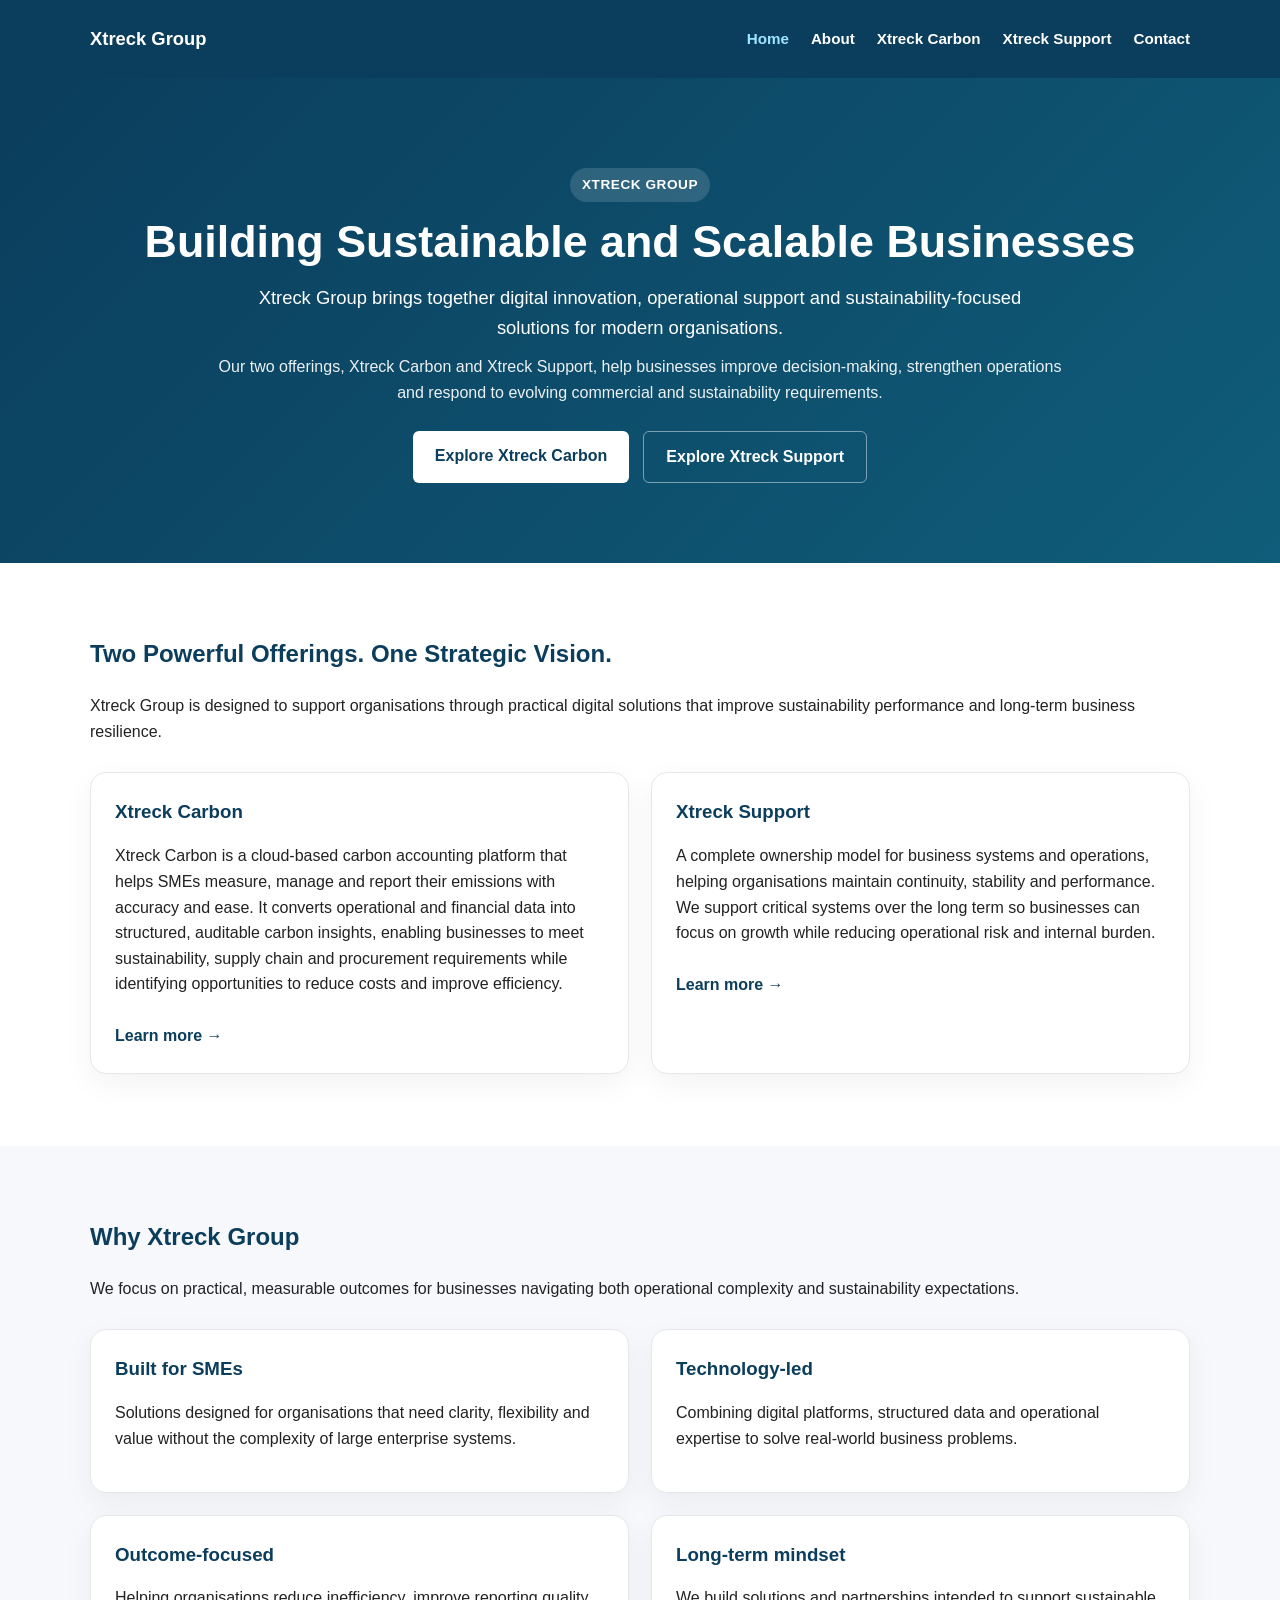
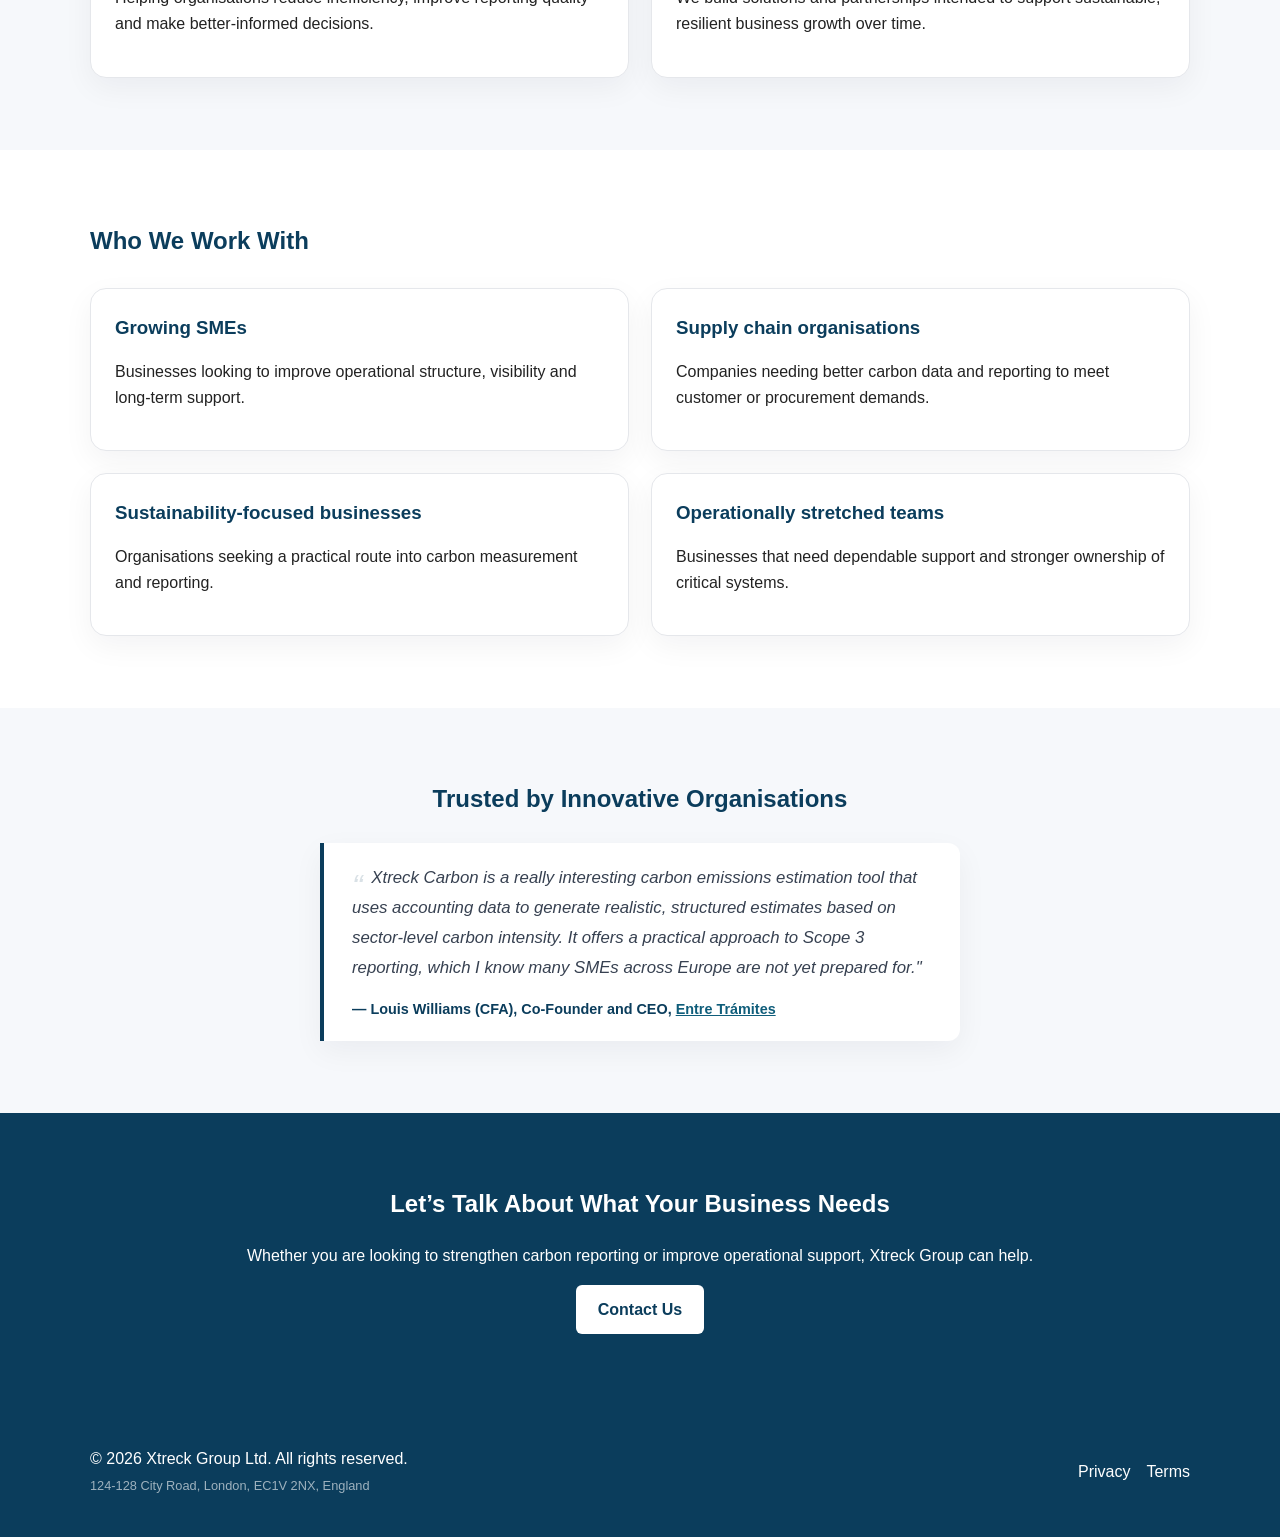
==== commit 00df5e08: "Add Testimonial" ====
--- a/index.html
+++ b/index.html
@@ -161,6 +161,25 @@
     </div>
   </section>
 
+  <!-- ADD NEW TESTIMONIAL SECTION HERE -->
+  <section class="section alt-section">
+    <div class="container narrow text-center">
+      <h2>Trusted by Innovative Organisations</h2>
+      <blockquote>
+        <p>
+          Xtreck Carbon is a really interesting carbon emissions estimation tool that
+          uses accounting data to generate realistic, structured estimates based on
+          sector-level carbon intensity. It offers a practical approach to Scope 3 reporting,
+          which I know many SMEs across Europe are not yet prepared for."
+        </p>
+        <cite>— Louis Williams (CFA), Co-Founder and CEO,
+          <a href="https://entretramites.com/en/" target="_blank" rel="noopener">Entre Trámites</a>
+        </cite>
+      </blockquote>
+    </div>
+  </section>
+
+
   <section class="section cta-section">
     <div class="container narrow text-center">
       <h2>Let’s Talk About What Your Business Needs</h2>
@@ -175,7 +194,8 @@
 
 <footer class="site-footer">
   <div class="container footer-inner">
-    <p>© 2026 Xtreck Group Ltd. All rights reserved.</p>
+    <p>© 2026 Xtreck Group Ltd. All rights reserved.<br />
+      <small>124-128 City Road, London, EC1V 2NX, England</small></p>
     <div class="footer-links">
       <a href="privacy.html">Privacy</a>
       <a href="terms.html">Terms</a>
--- a/assets/css/style.css
+++ b/assets/css/style.css
@@ -311,8 +311,63 @@
   gap: 16px;
 }
 
+.site-footer small {
+  font-size: 0.8rem;
+  opacity: 0.6;
+}
+
 .legal-copy p {
   margin-bottom: 18px;
+}
+
+/* Testimonial */
+blockquote {
+  margin: 24px auto 0;
+  max-width: 640px;
+  border-left: 4px solid #0b3d5c;
+  padding: 20px 28px;
+  background: #ffffff;
+  border-radius: 0 12px 12px 0;
+  box-shadow: 0 10px 30px rgba(15, 23, 42, 0.05);
+}
+
+blockquote {
+  text-align: left;
+}
+
+blockquote p {
+  font-style: italic;
+  font-size: 1.05rem;
+  line-height: 1.8;
+  color: #374151;
+  margin: 0 0 14px;
+}
+
+blockquote p::before {
+  content: '\201C';
+  font-size: 2rem;
+  color: #0b3d5c;
+  opacity: 0.15;
+  line-height: 0;
+  vertical-align: -0.45em;
+  margin-right: 4px;
+}
+
+blockquote cite {
+  display: block;
+  font-style: normal;
+  font-weight: 700;
+  font-size: 0.9rem;
+  color: #0b3d5c;
+}
+
+blockquote cite a {
+  color: #0f5d7a;
+  text-decoration: underline;
+}
+
+blockquote cite a:hover {
+  opacity: 0.8;
 }
 
 @media (max-width: 900px) {
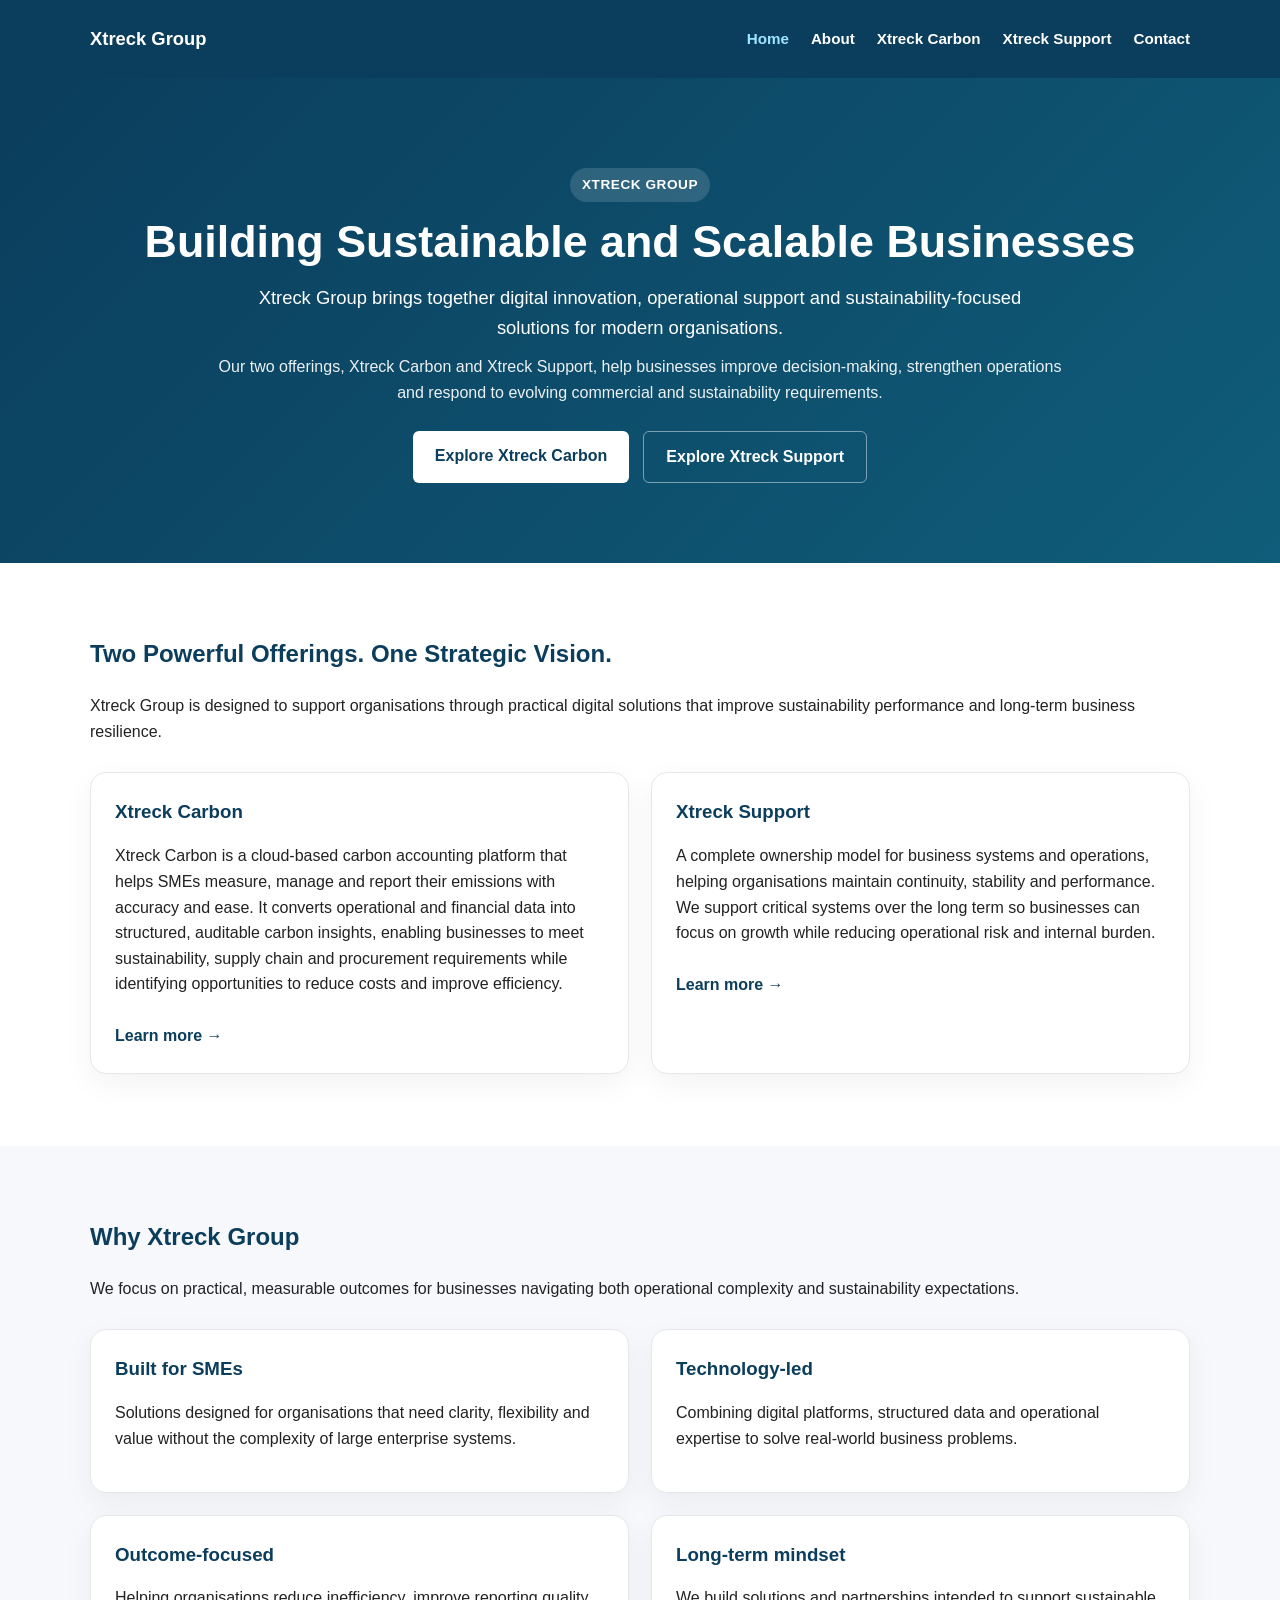
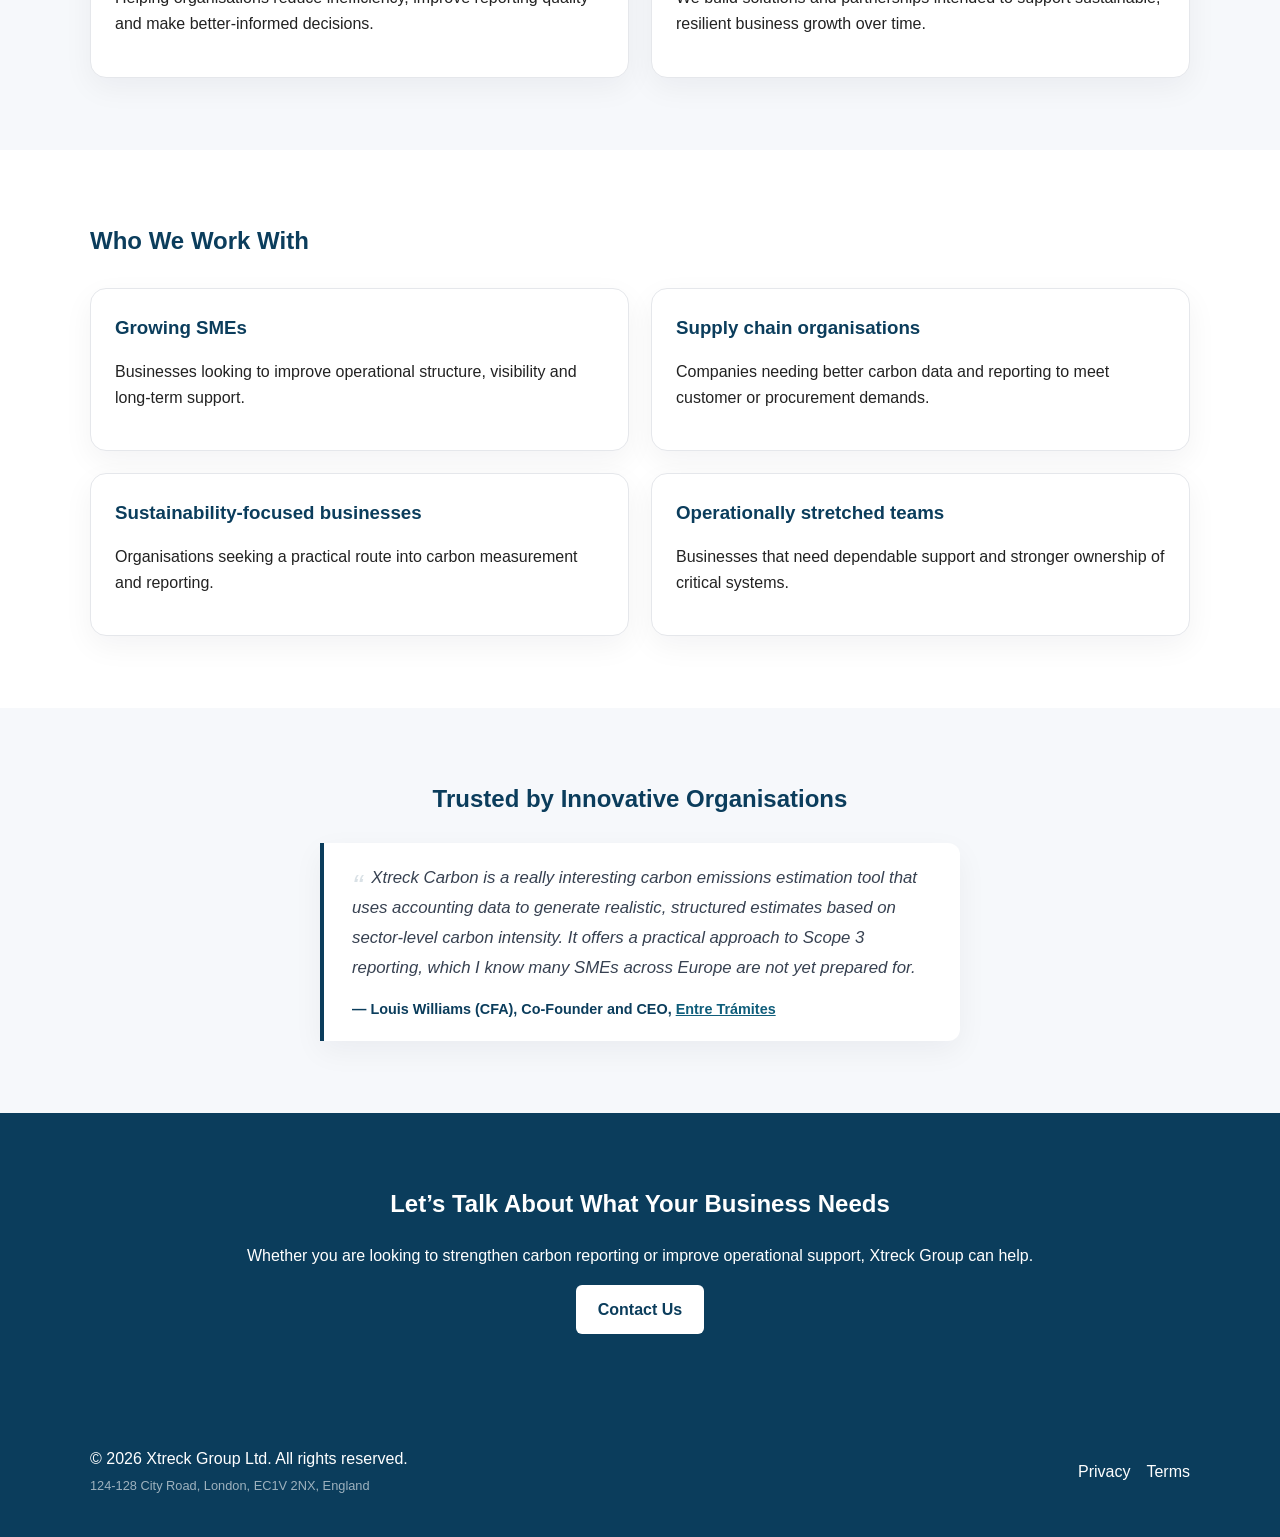
==== commit 7f2ed127: "Add meta links" ====
--- a/index.html
+++ b/index.html
@@ -3,12 +3,61 @@
 <head>
   <meta charset="UTF-8" />
   <meta name="viewport" content="width=device-width, initial-scale=1.0" />
-  <title>Xtreck Group | Sustainable Digital Solutions</title>
-  <meta
-          name="description"
-          content="Xtreck Group brings together Xtreck Carbon and Xtreck Support to help organisations improve sustainability performance and strengthen business operations."
-  />
+
+  <title>Carbon Accounting and Business Systems Support for UK SMEs | Xtreck Group</title>
+  <meta name="description" content="Xtreck Group helps UK SMEs measure and report carbon emissions and take long-term ownership of critical business systems. Carbon accounting plus operational support." />
+  <link rel="canonical" href="https://xtreck.com/" />
+  <meta name="robots" content="index, follow, max-snippet:-1, max-image-preview:large" />
+
+  <meta property="og:type" content="website" />
+  <meta property="og:site_name" content="Xtreck Group" />
+  <meta property="og:locale" content="en_GB" />
+  <meta property="og:url" content="https://xtreck.com/" />
+  <meta property="og:title" content="Carbon Accounting and Business Systems Support for UK SMEs" />
+  <meta property="og:description" content="Xtreck Group helps UK SMEs measure and report carbon emissions and take long-term ownership of critical business systems. Carbon accounting plus operational support." />
+  <!-- TODO: create /og-image.png at 1200x630, then uncomment:
+  <meta property="og:image" content="https://xtreck.com/og-image.png" />
+  <meta name="twitter:card" content="summary_large_image" />
+  -->
+
   <link rel="stylesheet" href="assets/css/style.css" />
+
+  <script type="application/ld+json">
+    {
+      "@context": "https://schema.org",
+      "@type": "Organization",
+      "@id": "https://xtreck.com/#organization",
+      "name": "Xtreck Group Ltd",
+      "url": "https://xtreck.com/",
+      "description": "Xtreck Group brings together Xtreck Carbon and Xtreck Support to help organisations improve sustainability performance and strengthen business operations.",
+      "email": "contact@xtreck.com",
+      "address": {
+        "@type": "PostalAddress",
+        "streetAddress": "124-128 City Road",
+        "addressLocality": "London",
+        "postalCode": "EC1V 2NX",
+        "addressCountry": "GB"
+      }
+    }
+  </script>
+  <!-- TODO add to the Organization block above once you have them:
+       "logo": "https://xtreck.com/assets/img/logo.png",
+       "sameAs": ["<LinkedIn company page URL>"],
+       "identifier": { "@type": "PropertyValue",
+                       "name": "Companies House registration number",
+                       "value": "<verify on Companies House>" }
+  -->
+  <script type="application/ld+json">
+    {
+      "@context": "https://schema.org",
+      "@type": "WebSite",
+      "@id": "https://xtreck.com/#website",
+      "url": "https://xtreck.com/",
+      "name": "Xtreck Group",
+      "publisher": { "@id": "https://xtreck.com/#organization" },
+      "inLanguage": "en-GB"
+    }
+  </script>
 </head>
 <body>
 <header class="site-header">
@@ -170,7 +219,7 @@
           Xtreck Carbon is a really interesting carbon emissions estimation tool that
           uses accounting data to generate realistic, structured estimates based on
           sector-level carbon intensity. It offers a practical approach to Scope 3 reporting,
-          which I know many SMEs across Europe are not yet prepared for."
+          which I know many SMEs across Europe are not yet prepared for.
         </p>
         <cite>— Louis Williams (CFA), Co-Founder and CEO,
           <a href="https://entretramites.com/en/" target="_blank" rel="noopener">Entre Trámites</a>
